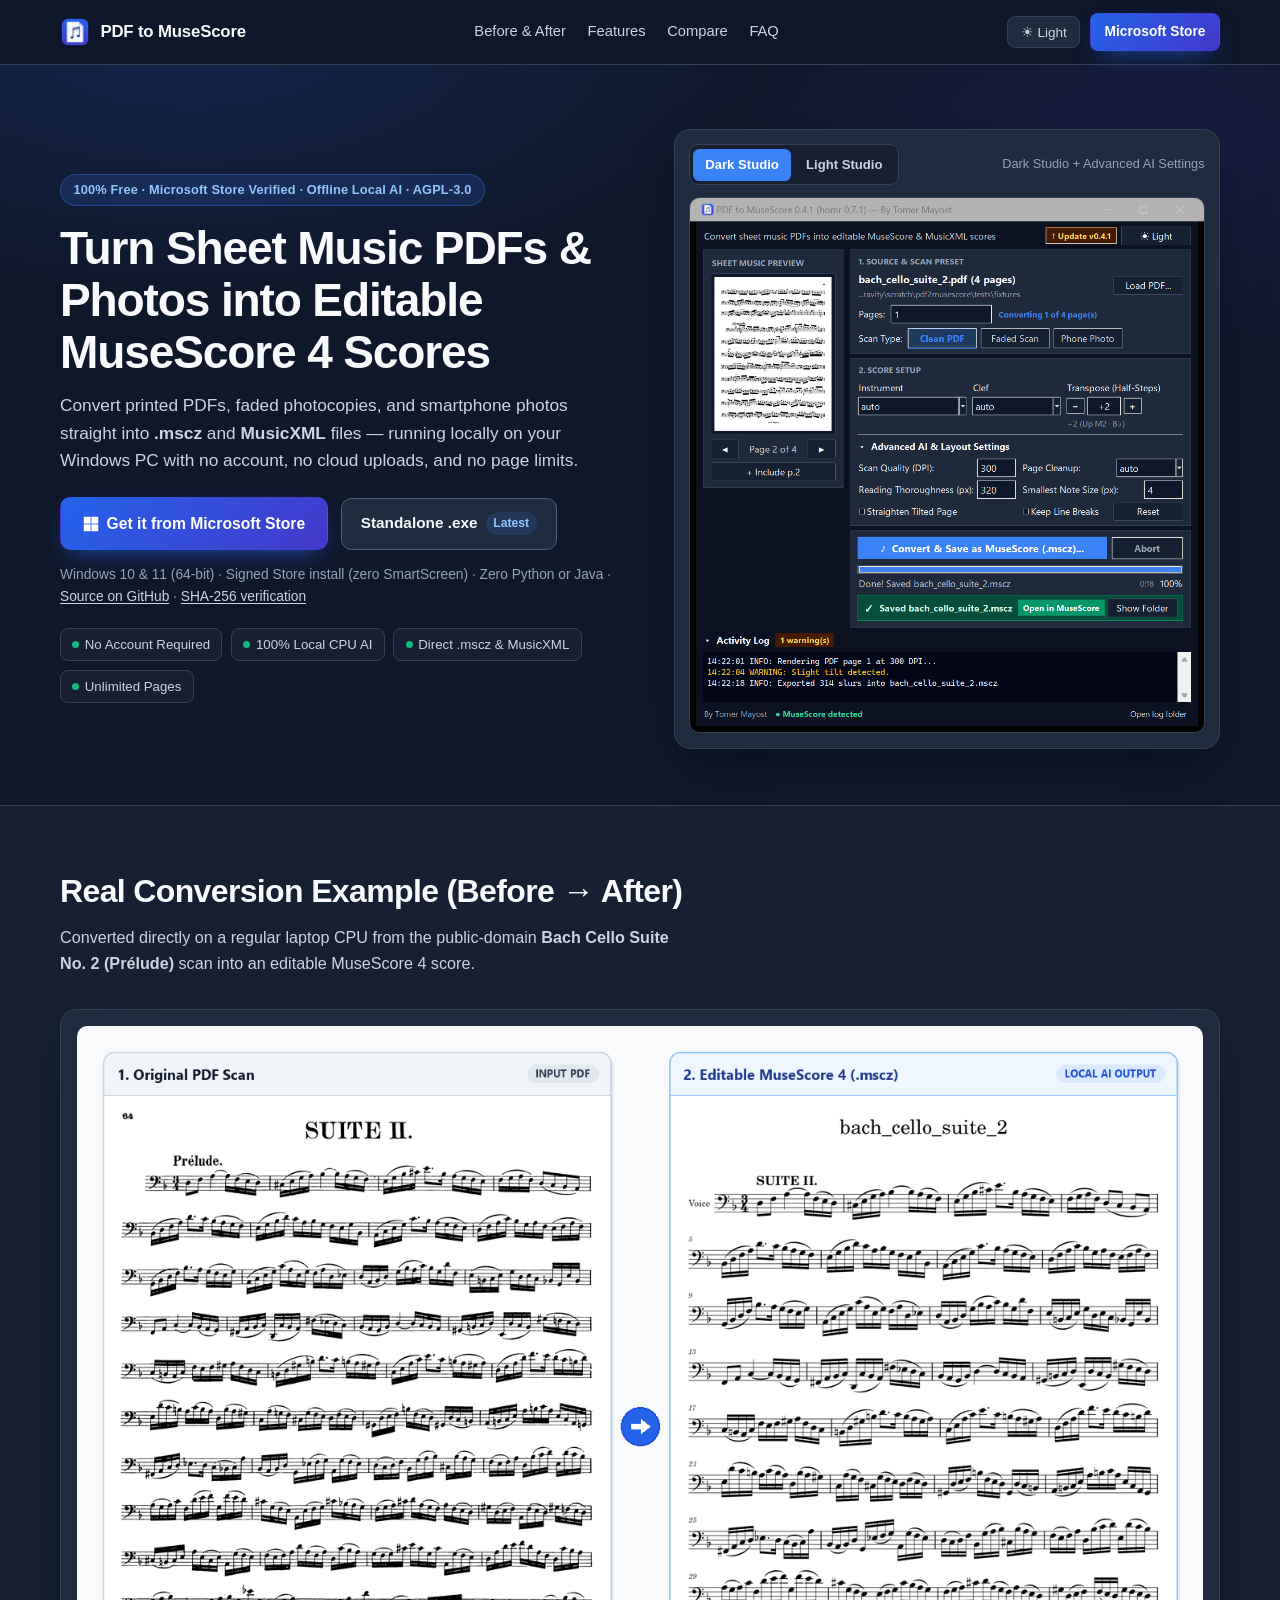
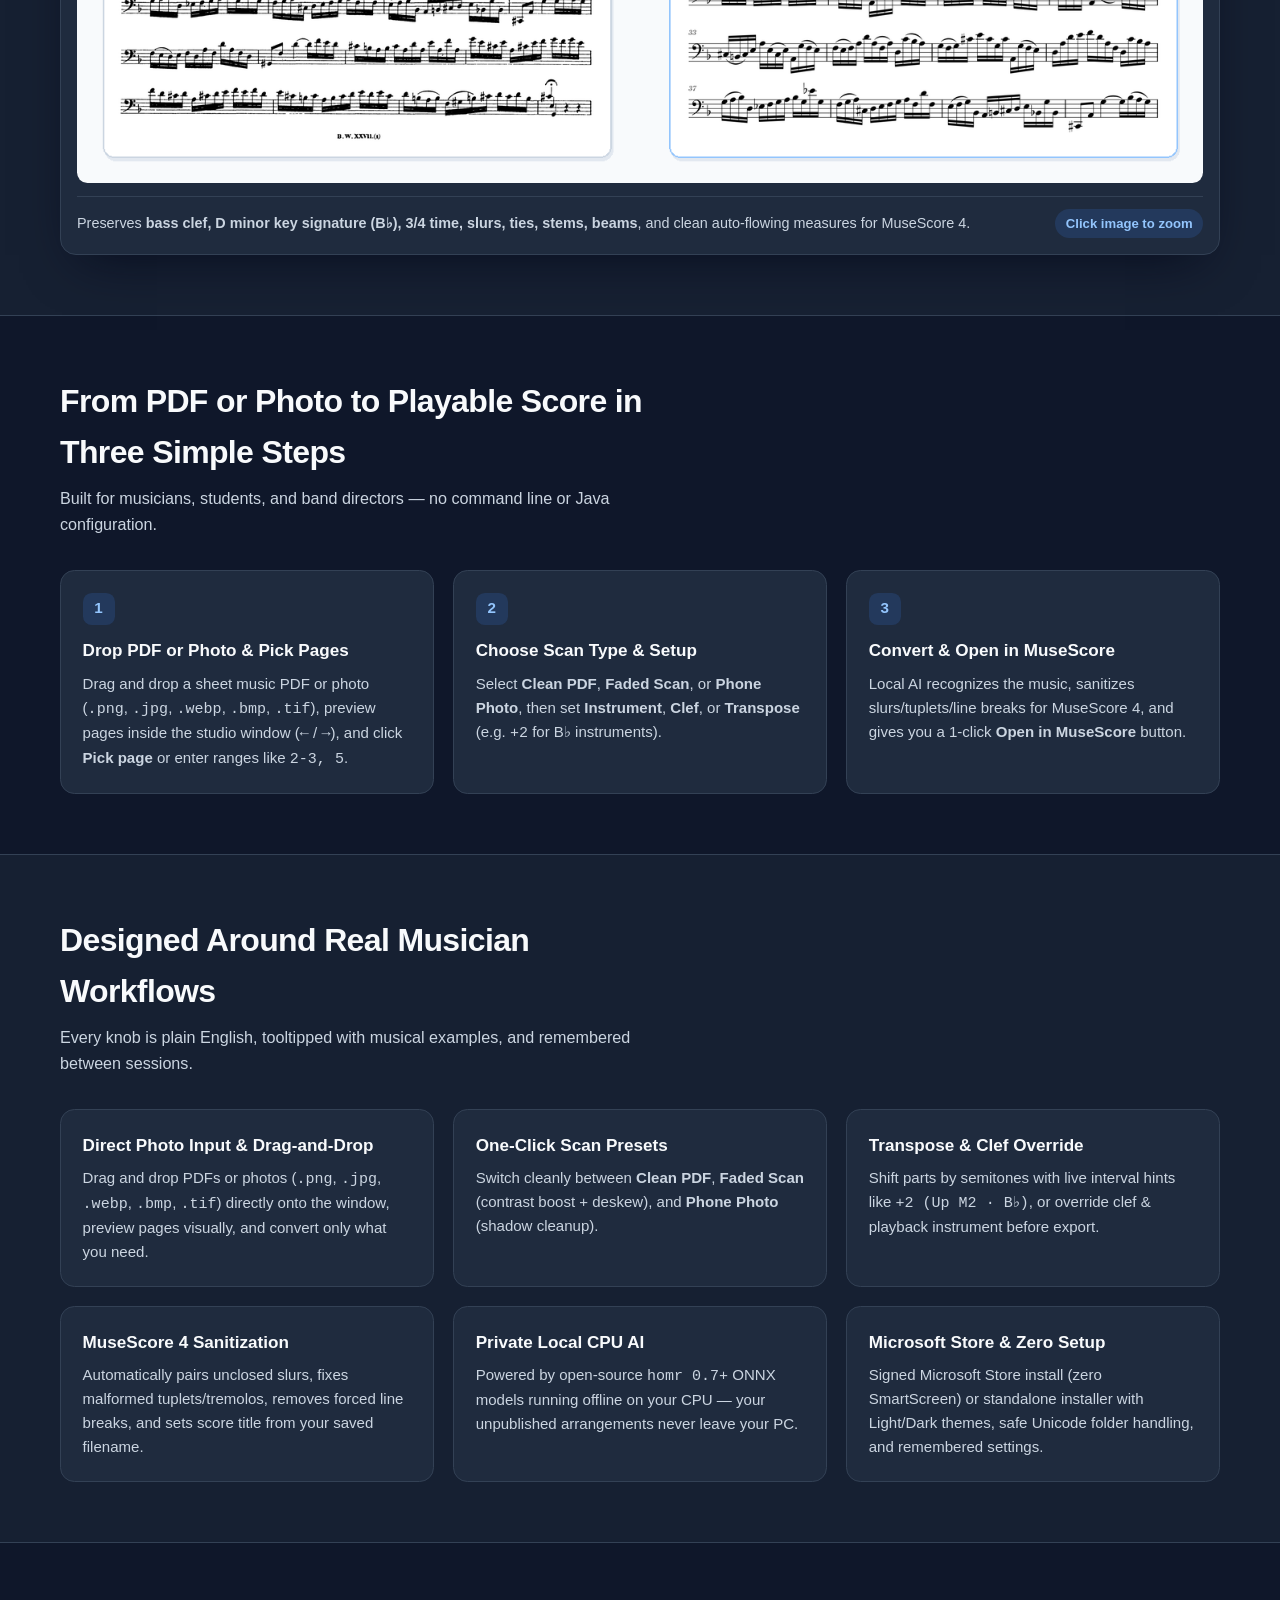
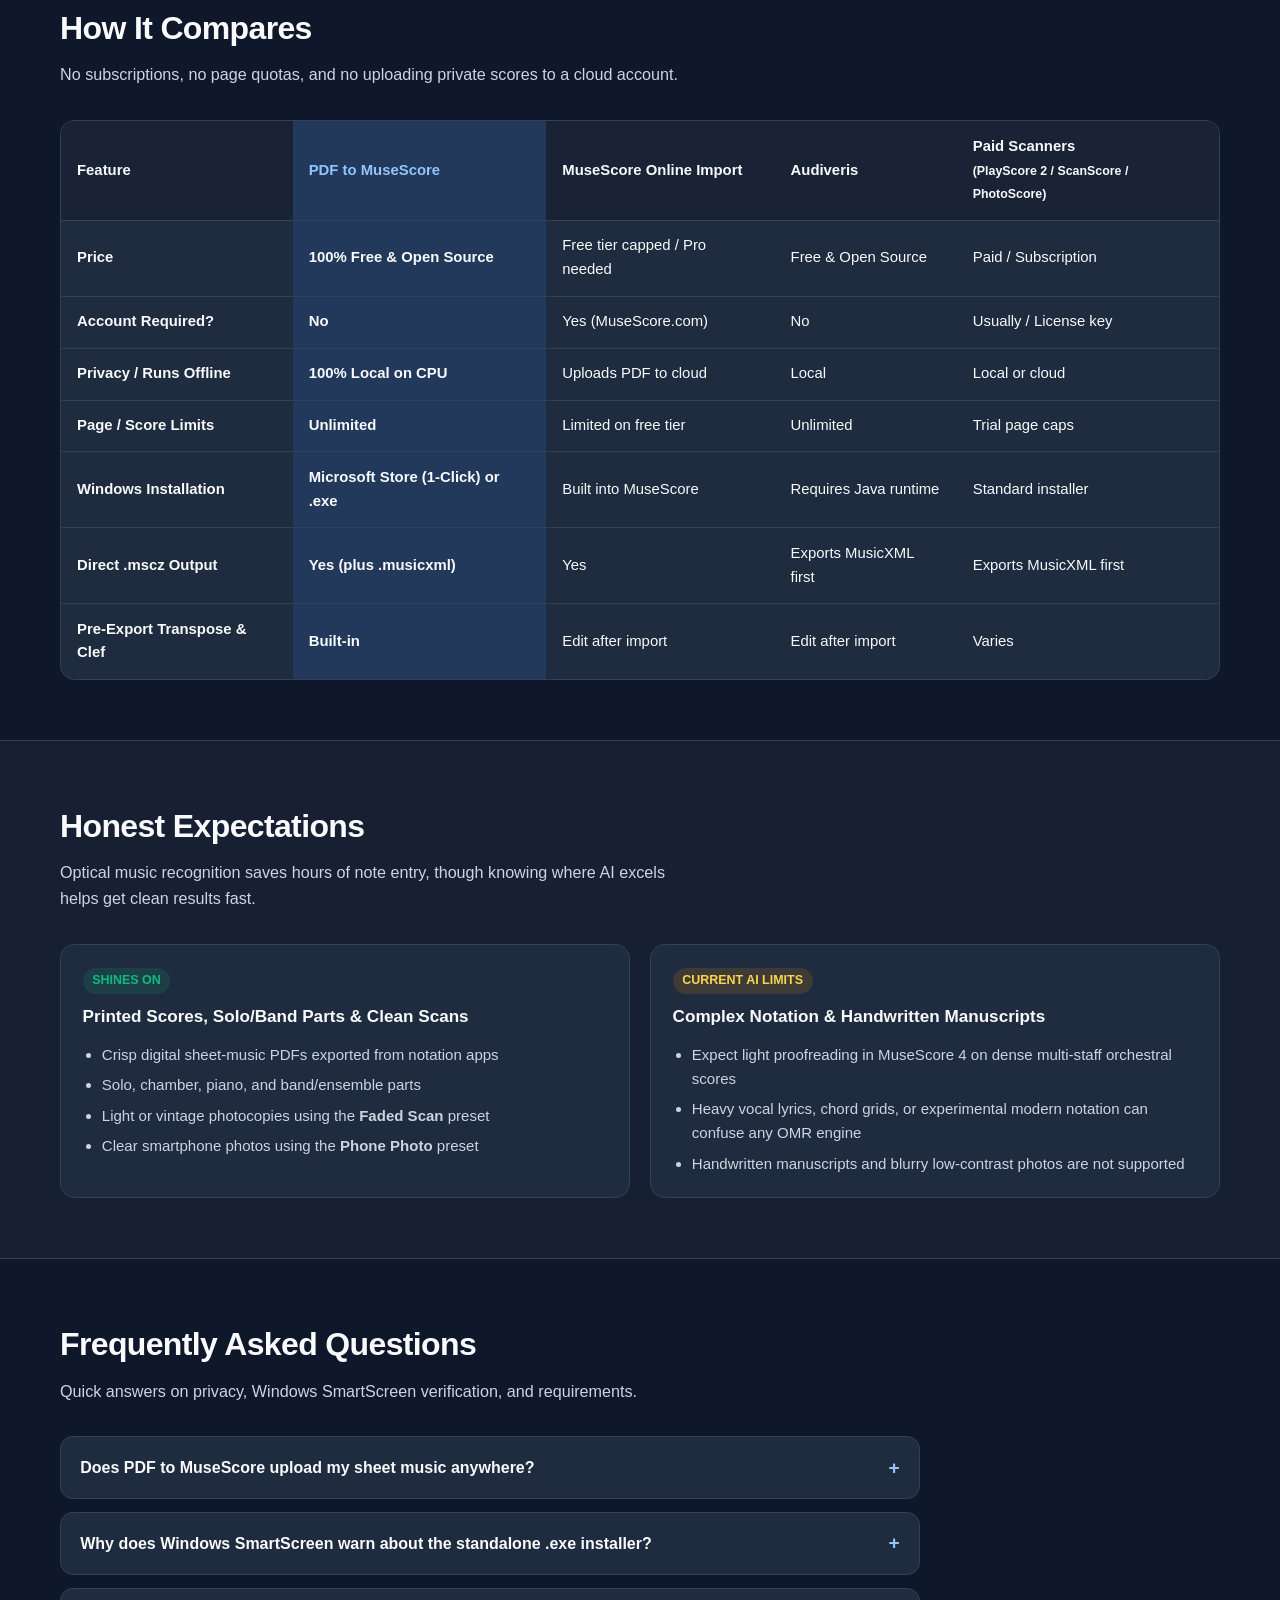
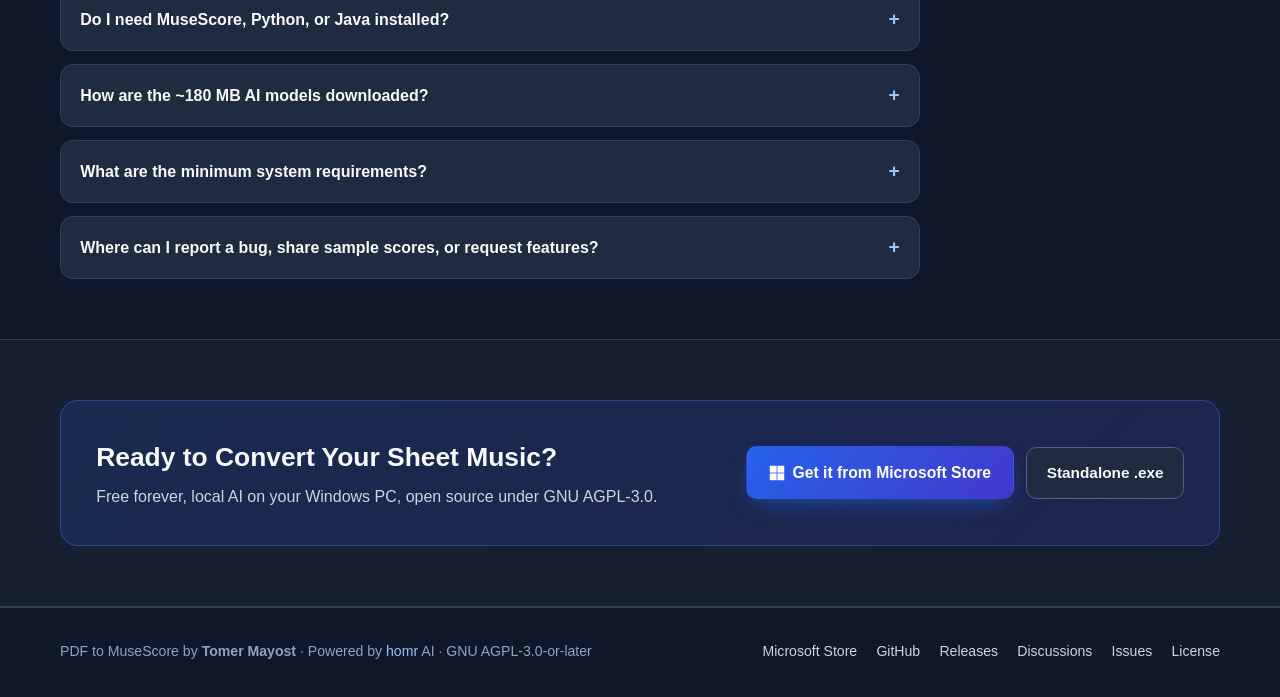
==== docs/index.html @ 4aced73b "Release v0.4.6: downgrade blocks, dual-install banner, and Store update alerts" ====
<!DOCTYPE html>
<html lang="en" data-theme="dark">
<head>
  <meta charset="utf-8">
  <meta name="viewport" content="width=device-width, initial-scale=1">
  <title>PDF to MuseScore — Free, Offline AI Sheet Music Converter for Windows</title>
  <meta name="description" content="Convert sheet music PDFs into editable MuseScore 4 (.mscz) and MusicXML files for free. 100% local offline AI powered by homr — no account, no page limits, no Python or Java setup.">
  <meta name="keywords" content="convert pdf to musescore, pdf to musicxml, sheet music omr, free optical music recognition, homr gui, musescore 4 pdf converter">
  <link rel="canonical" href="https://tomermayost.github.io/pdf2musescore/">
  <link rel="icon" type="image/png" href="assets/favicon.png">

  <meta property="og:type" content="website">
  <meta property="og:url" content="https://tomermayost.github.io/pdf2musescore/">
  <meta property="og:title" content="PDF to MuseScore — Free, Offline AI Sheet Music Converter">
  <meta property="og:description" content="Turn printed scores, faded scans, and phone photos into editable MuseScore 4 (.mscz) and MusicXML scores locally on your Windows PC. Free, open source, no limits.">
  <meta property="og:image" content="https://tomermayost.github.io/pdf2musescore/assets/social-preview.png">
  <meta property="og:image:width" content="1280">
  <meta property="og:image:height" content="640">

  <meta name="twitter:card" content="summary_large_image">
  <meta name="twitter:title" content="PDF to MuseScore — Free, Offline AI Sheet Music Converter">
  <meta name="twitter:description" content="Convert sheet music PDFs to editable MuseScore 4 (.mscz) and MusicXML locally on Windows. Free, open source, no account or page limits.">
  <meta name="twitter:image" content="https://tomermayost.github.io/pdf2musescore/assets/social-preview.png">

  <script type="application/ld+json">
  {
    "@context": "https://schema.org",
    "@type": "SoftwareApplication",
    "name": "PDF to MuseScore",
    "operatingSystem": "Windows 10, Windows 11",
    "applicationCategory": "MultimediaApplication",
    "description": "Free, offline Windows desktop application converting sheet music PDFs into editable MuseScore 4 (.mscz) and MusicXML scores using local homr AI.",
    "softwareVersion": "0.4.6",
    "license": "https://www.gnu.org/licenses/agpl-3.0.en.html",
    "url": "https://tomermayost.github.io/pdf2musescore/",
    "installUrl": "https://apps.microsoft.com/detail/9N6NCBWM3BHT",
    "downloadUrl": "https://github.com/tomermayost/pdf2musescore/releases/latest/download/pdf2musescore-setup.exe",
    "author": {
      "@type": "Person",
      "name": "Tomer Mayost"
    },
    "offers": {
      "@type": "Offer",
      "price": "0",
      "priceCurrency": "USD"
    }
  }
  </script>

  <link rel="stylesheet" href="styles.css">
</head>
<body>
  <a class="skip-link" href="#main">Skip to content</a>

  <header class="site-nav">
    <div class="container nav-inner">
      <a class="brand" href="#top">
        <img src="assets/favicon.png" alt="PDF to MuseScore icon" width="30" height="30">
        <span>PDF to MuseScore</span>
      </a>

      <nav class="nav-links" aria-label="Primary navigation">
        <a href="#preview">Before &amp; After</a>
        <a href="#features">Features</a>
        <a href="#compare">Compare</a>
        <a href="#faq">FAQ</a>
      </nav>

      <div class="nav-actions">
        <button id="themeToggle" class="btn-theme" type="button" aria-label="Switch to light theme">☀ Light</button>
        <a class="btn btn-primary btn-sm" href="https://apps.microsoft.com/detail/9N6NCBWM3BHT" target="_blank" rel="noopener">Microsoft Store</a>
      </div>
    </div>
  </header>

  <main id="main">
    <section id="top" class="hero">
      <div class="container hero-grid">
        <div>
          <span class="eyebrow">100% Free · Microsoft Store Verified · Offline Local AI · AGPL-3.0</span>
          <h1>Turn Sheet Music PDFs &amp; Photos into Editable MuseScore 4 Scores</h1>
          <p class="hero-sub">
            Convert printed PDFs, faded photocopies, and smartphone photos straight into
            <strong>.mscz</strong> and <strong>MusicXML</strong> files — running locally on your Windows PC
            with no account, no cloud uploads, and no page limits.
          </p>

          <div class="hero-cta-row">
            <a id="heroStoreBtn" class="btn btn-primary" href="https://apps.microsoft.com/detail/9N6NCBWM3BHT" target="_blank" rel="noopener">
              <svg class="ms-icon" width="16" height="16" viewBox="0 0 21 21" fill="currentColor" aria-hidden="true">
                <rect x="1" y="1" width="9" height="9" />
                <rect x="11" y="1" width="9" height="9" />
                <rect x="1" y="11" width="9" height="9" />
                <rect x="11" y="11" width="9" height="9" />
              </svg>
              <span>Get it from Microsoft Store</span>
            </a>
            <a id="heroDownloadBtn" class="btn btn-secondary" href="https://github.com/tomermayost/pdf2musescore/releases/latest/download/pdf2musescore-setup.exe">
              <span>Standalone .exe</span>
              <span id="releaseTagBadge" class="version-tag version-tag-muted">Latest</span>
            </a>
          </div>

          <p class="hero-meta">
            Windows 10 &amp; 11 (64-bit) · Signed Store install (zero SmartScreen) · Zero Python or Java ·
            <a href="https://github.com/tomermayost/pdf2musescore">Source on GitHub</a> ·
            <a href="#faq">SHA-256 verification</a>
          </p>

          <div class="trust-chips" aria-label="Key highlights">
            <span class="chip"><span class="dot"></span>No Account Required</span>
            <span class="chip"><span class="dot"></span>100% Local CPU AI</span>
            <span class="chip"><span class="dot"></span>Direct .mscz &amp; MusicXML</span>
            <span class="chip"><span class="dot"></span>Unlimited Pages</span>
          </div>
        </div>

        <div class="showcase-card">
          <div class="showcase-bar">
            <div class="tab-group" role="tablist" aria-label="App theme preview">
              <button id="tabDark" class="tab-btn" type="button" role="tab" aria-selected="true">Dark Studio</button>
              <button id="tabLight" class="tab-btn" type="button" role="tab" aria-selected="false">Light Studio</button>
            </div>
            <span id="heroPreviewCaption" class="showcase-caption">Dark Studio + Advanced AI Settings</span>
          </div>
          <div class="showcase-frame">
            <img id="heroPreviewImg" src="assets/ui-dark.png" alt="PDF to MuseScore Dark Studio interface with Advanced AI settings drawer">
          </div>
        </div>
      </div>
    </section>

    <section id="preview" class="section section-alt">
      <div class="container">
        <div class="section-head">
          <h2>Real Conversion Example (Before → After)</h2>
          <p>
            Converted directly on a regular laptop CPU from the public-domain
            <strong>Bach Cello Suite No. 2 (Prélude)</strong> scan into an editable MuseScore 4 score.
          </p>
        </div>

        <div class="ba-wrap">
          <button id="openBeforeAfterZoom" class="ba-zoom-btn" type="button" aria-label="Zoom Before and After sheet music comparison">
            <img src="assets/before-after-bach.png" alt="Side-by-side comparison of original Bach Cello Suite No. 2 PDF scan and editable MuseScore 4 output">
          </button>
          <div class="ba-footer">
            <span>
              Preserves <strong>bass clef, D minor key signature (B♭), 3/4 time, slurs, ties, stems, beams</strong>,
              and clean auto-flowing measures for MuseScore 4.
            </span>
            <span class="zoom-pill">Click image to zoom</span>
          </div>
        </div>
      </div>
    </section>

    <section class="section">
      <div class="container">
        <div class="section-head">
          <h2>From PDF or Photo to Playable Score in Three Simple Steps</h2>
          <p>Built for musicians, students, and band directors — no command line or Java configuration.</p>
        </div>

        <div class="steps-grid">
          <article class="card">
            <div class="step-num">1</div>
            <h3>Drop PDF or Photo &amp; Pick Pages</h3>
            <p>
              Drag and drop a sheet music PDF or photo (<code>.png</code>, <code>.jpg</code>, <code>.webp</code>, <code>.bmp</code>, <code>.tif</code>),
              preview pages inside the studio window (<code>←</code> / <code>→</code>), and click <strong>Pick page</strong> or enter ranges like <code>2-3, 5</code>.
            </p>
          </article>

          <article class="card">
            <div class="step-num">2</div>
            <h3>Choose Scan Type &amp; Setup</h3>
            <p>
              Select <strong>Clean PDF</strong>, <strong>Faded Scan</strong>, or <strong>Phone Photo</strong>,
              then set <strong>Instrument</strong>, <strong>Clef</strong>, or <strong>Transpose</strong> (e.g. <code>+2</code> for B♭ instruments).
            </p>
          </article>

          <article class="card">
            <div class="step-num">3</div>
            <h3>Convert &amp; Open in MuseScore</h3>
            <p>
              Local AI recognizes the music, sanitizes slurs/tuplets/line breaks for MuseScore 4, and gives you a
              1-click <strong>Open in MuseScore</strong> button.
            </p>
          </article>
        </div>
      </div>
    </section>

    <section id="features" class="section section-alt">
      <div class="container">
        <div class="section-head">
          <h2>Designed Around Real Musician Workflows</h2>
          <p>Every knob is plain English, tooltipped with musical examples, and remembered between sessions.</p>
        </div>

        <div class="features-grid">
          <article class="card">
            <h3>Direct Photo Input &amp; Drag-and-Drop</h3>
            <p>Drag and drop PDFs or photos (<code>.png</code>, <code>.jpg</code>, <code>.webp</code>, <code>.bmp</code>, <code>.tif</code>) directly onto the window, preview pages visually, and convert only what you need.</p>
          </article>
          <article class="card">
            <h3>One-Click Scan Presets</h3>
            <p>Switch cleanly between <strong>Clean PDF</strong>, <strong>Faded Scan</strong> (contrast boost + deskew), and <strong>Phone Photo</strong> (shadow cleanup).</p>
          </article>
          <article class="card">
            <h3>Transpose &amp; Clef Override</h3>
            <p>Shift parts by semitones with live interval hints like <code>+2 (Up M2 · B♭)</code>, or override clef &amp; playback instrument before export.</p>
          </article>
          <article class="card">
            <h3>MuseScore 4 Sanitization</h3>
            <p>Automatically pairs unclosed slurs, fixes malformed tuplets/tremolos, removes forced line breaks, and sets score title from your saved filename.</p>
          </article>
          <article class="card">
            <h3>Private Local CPU AI</h3>
            <p>Powered by open-source <code>homr 0.7+</code> ONNX models running offline on your CPU — your unpublished arrangements never leave your PC.</p>
          </article>
          <article class="card">
            <h3>Microsoft Store &amp; Zero Setup</h3>
            <p>Signed Microsoft Store install (zero SmartScreen) or standalone installer with Light/Dark themes, safe Unicode folder handling, and remembered settings.</p>
          </article>
        </div>
      </div>
    </section>

    <section id="compare" class="section">
      <div class="container">
        <div class="section-head">
          <h2>How It Compares</h2>
          <p>No subscriptions, no page quotas, and no uploading private scores to a cloud account.</p>
        </div>

        <div class="table-scroll">
          <table class="compare-table">
            <thead>
              <tr>
                <th>Feature</th>
                <th class="col-ours">PDF to MuseScore</th>
                <th>MuseScore Online Import</th>
                <th>Audiveris</th>
                <th>Paid Scanners<br><small>(PlayScore 2 / ScanScore / PhotoScore)</small></th>
              </tr>
            </thead>
            <tbody>
              <tr>
                <td><strong>Price</strong></td>
                <td class="col-ours">100% Free &amp; Open Source</td>
                <td>Free tier capped / Pro needed</td>
                <td>Free &amp; Open Source</td>
                <td>Paid / Subscription</td>
              </tr>
              <tr>
                <td><strong>Account Required?</strong></td>
                <td class="col-ours">No</td>
                <td>Yes (MuseScore.com)</td>
                <td>No</td>
                <td>Usually / License key</td>
              </tr>
              <tr>
                <td><strong>Privacy / Runs Offline</strong></td>
                <td class="col-ours">100% Local on CPU</td>
                <td>Uploads PDF to cloud</td>
                <td>Local</td>
                <td>Local or cloud</td>
              </tr>
              <tr>
                <td><strong>Page / Score Limits</strong></td>
                <td class="col-ours">Unlimited</td>
                <td>Limited on free tier</td>
                <td>Unlimited</td>
                <td>Trial page caps</td>
              </tr>
              <tr>
                <td><strong>Windows Installation</strong></td>
                <td class="col-ours">Microsoft Store (1-Click) or .exe</td>
                <td>Built into MuseScore</td>
                <td>Requires Java runtime</td>
                <td>Standard installer</td>
              </tr>
              <tr>
                <td><strong>Direct .mscz Output</strong></td>
                <td class="col-ours">Yes (plus .musicxml)</td>
                <td>Yes</td>
                <td>Exports MusicXML first</td>
                <td>Exports MusicXML first</td>
              </tr>
              <tr>
                <td><strong>Pre-Export Transpose &amp; Clef</strong></td>
                <td class="col-ours">Built-in</td>
                <td>Edit after import</td>
                <td>Edit after import</td>
                <td>Varies</td>
              </tr>
            </tbody>
          </table>
        </div>
      </div>
    </section>

    <section class="section section-alt">
      <div class="container">
        <div class="section-head">
          <h2>Honest Expectations</h2>
          <p>Optical music recognition saves hours of note entry, though knowing where AI excels helps get clean results fast.</p>
        </div>

        <div class="split-grid">
          <article class="card">
            <span class="badge-ok">SHINES ON</span>
            <h3>Printed Scores, Solo/Band Parts &amp; Clean Scans</h3>
            <ul class="expect-list">
              <li>Crisp digital sheet-music PDFs exported from notation apps</li>
              <li>Solo, chamber, piano, and band/ensemble parts</li>
              <li>Light or vintage photocopies using the <strong>Faded Scan</strong> preset</li>
              <li>Clear smartphone photos using the <strong>Phone Photo</strong> preset</li>
            </ul>
          </article>

          <article class="card">
            <span class="badge-warn">CURRENT AI LIMITS</span>
            <h3>Complex Notation &amp; Handwritten Manuscripts</h3>
            <ul class="expect-list">
              <li>Expect light proofreading in MuseScore 4 on dense multi-staff orchestral scores</li>
              <li>Heavy vocal lyrics, chord grids, or experimental modern notation can confuse any OMR engine</li>
              <li>Handwritten manuscripts and blurry low-contrast photos are not supported</li>
            </ul>
          </article>
        </div>
      </div>
    </section>

    <section id="faq" class="section">
      <div class="container">
        <div class="section-head">
          <h2>Frequently Asked Questions</h2>
          <p>Quick answers on privacy, Windows SmartScreen verification, and requirements.</p>
        </div>

        <div class="faq-list">
          <details class="faq-item">
            <summary>Does PDF to MuseScore upload my sheet music anywhere?</summary>
            <div class="faq-body">
              No. All PDF rendering and AI music recognition runs <strong>100% locally on your CPU</strong>. The only optional network requests are downloading the open-source <code>homr</code> and <code>RapidOCR</code> ONNX model weights once during installation (or automatically on startup if missing), and a silent check against GitHub Releases for newer app versions (which sends zero user data and can be disabled via <code>check_updates = false</code>).
            </div>
          </details>

          <details class="faq-item">
            <summary>Why does Windows SmartScreen warn about the standalone .exe installer?</summary>
            <div class="faq-body">
              For zero SmartScreen warnings and automatic updates, install the Microsoft-signed <a href="https://apps.microsoft.com/detail/9N6NCBWM3BHT" target="_blank" rel="noopener">Microsoft Store</a> edition. The standalone GitHub <code>.exe</code> installer is not signed with a commercial EV certificate yet, so SmartScreen may appear — click <strong>More info → Run anyway</strong>, or verify every public CI build using <code>SHA256SUMS.txt</code> and GitHub Build Provenance Attestations:
              <pre>Get-FileHash .\pdf2musescore-setup.exe -Algorithm SHA256
gh attestation verify .\pdf2musescore-setup.exe --repo tomermayost/pdf2musescore</pre>
            </div>
          </details>

          <details class="faq-item">
            <summary>Do I need MuseScore, Python, or Java installed?</summary>
            <div class="faq-body">
              No Python or Java setup is needed — everything is bundled in the Windows Setup Wizard. If <strong>MuseScore 4</strong> is installed, the app automatically saves directly as <code>.mscz</code> (and offers to install it or export pure <code>.musicxml</code> if MuseScore isn't detected).
            </div>
          </details>

          <details class="faq-item">
            <summary>How are the ~180 MB AI models downloaded?</summary>
            <div class="faq-body">
              To keep the Windows installer compact (~105 MB), the open-source <code>homr</code> and <code>RapidOCR</code> neural network weights (~180 MB) are downloaded once during installation (or automatically in the background when the app starts if missing, such as in offline installs or Microsoft Store builds) and cached locally for offline use afterward.
            </div>
          </details>

          <details class="faq-item">
            <summary>What are the minimum system requirements?</summary>
            <div class="faq-body">
              64-bit <strong>Windows 10 or Windows 11</strong>, an x86-64 CPU with <strong>AVX2 &amp; SSE4.2</strong> (Intel 4th-gen Core 2013+ or AMD 2015+), <strong>8 GB RAM recommended</strong> (4 GB minimum — on low-RAM laptops, close other apps or lower Scan Quality DPI to <code>200</code>), and ~500 MB of free disk space.
            </div>
          </details>

          <details class="faq-item">
            <summary>Where can I report a bug, share sample scores, or request features?</summary>
            <div class="faq-body">
              Join <a href="https://github.com/tomermayost/pdf2musescore/discussions">GitHub Discussions</a> to ask questions or share tips, or open a ticket in <a href="https://github.com/tomermayost/pdf2musescore/issues">GitHub Issues</a> (clicking <strong>Open log folder</strong> in the bottom-right of the app attaches helpful diagnostic logs).
            </div>
          </details>
        </div>
      </div>
    </section>

    <section class="section section-alt">
      <div class="container">
        <div class="cta-banner">
          <div>
            <h2>Ready to Convert Your Sheet Music?</h2>
            <p>Free forever, local AI on your Windows PC, open source under GNU AGPL-3.0.</p>
          </div>
          <div class="hero-cta-row">
            <a class="btn btn-primary" href="https://apps.microsoft.com/detail/9N6NCBWM3BHT" target="_blank" rel="noopener">
              <svg class="ms-icon" width="16" height="16" viewBox="0 0 21 21" fill="currentColor" aria-hidden="true">
                <rect x="1" y="1" width="9" height="9" />
                <rect x="11" y="1" width="9" height="9" />
                <rect x="1" y="11" width="9" height="9" />
                <rect x="11" y="11" width="9" height="9" />
              </svg>
              <span>Get it from Microsoft Store</span>
            </a>
            <a class="btn btn-secondary" href="https://github.com/tomermayost/pdf2musescore/releases/latest/download/pdf2musescore-setup.exe">Standalone .exe</a>
          </div>
        </div>
      </div>
    </section>
  </main>

  <footer class="site-footer">
    <div class="container footer-inner">
      <span>PDF to MuseScore by <strong>Tomer Mayost</strong> · Powered by <a href="https://github.com/liebharc/homr">homr</a> AI · GNU AGPL-3.0-or-later</span>
      <div class="footer-links">
        <a href="https://apps.microsoft.com/detail/9N6NCBWM3BHT" target="_blank" rel="noopener">Microsoft Store</a>
        <a href="https://github.com/tomermayost/pdf2musescore">GitHub</a>
        <a href="https://github.com/tomermayost/pdf2musescore/releases">Releases</a>
        <a href="https://github.com/tomermayost/pdf2musescore/discussions">Discussions</a>
        <a href="https://github.com/tomermayost/pdf2musescore/issues">Issues</a>
        <a href="https://github.com/tomermayost/pdf2musescore/blob/master/LICENSE">License</a>
      </div>
    </div>
  </footer>

  <div id="lightbox" class="lightbox" role="dialog" aria-modal="true" aria-hidden="true" aria-label="Zoomed Before and After comparison">
    <div class="lightbox-inner">
      <button id="closeLightbox" class="lightbox-close" type="button" aria-label="Close zoomed preview">×</button>
      <img src="assets/before-after-bach.png" alt="Zoomed side-by-side comparison of Bach Cello Suite No. 2 PDF and MuseScore 4 conversion">
    </div>
  </div>

  <script src="app.js"></script>
</body>
</html>
---- docs/styles.css ----
/* Studio theme tokens aligned with src/pdf2musescore/ui_theme.py */
:root,
[data-theme="dark"] {
  --bg: #0f172a;
  --bg-elevated: #162032;
  --card: #1f2b3e;
  --card-alt: #192335;
  --border: #334155;
  --border-strong: #4e6380;
  --text: #f8fafc;
  --text-muted: #cbd5e1;
  --text-subtle: #94a3b8;
  --accent: #3b82f6;
  --accent-hover: #2563eb;
  --accent-indigo: #4338ca;
  --accent-soft: rgba(59, 130, 246, 0.16);
  --accent-text: #93c5fd;
  --success: #10b981;
  --success-soft: rgba(16, 185, 129, 0.14);
  --warn-soft: rgba(245, 158, 11, 0.14);
  --warn-text: #fcd34d;
  --shadow: 0 20px 50px -20px rgba(2, 6, 23, 0.75);
  --nav-bg: rgba(15, 23, 42, 0.86);
  color-scheme: dark;
}

[data-theme="light"] {
  --bg: #f8fafc;
  --bg-elevated: #f1f5f9;
  --card: #ffffff;
  --card-alt: #f8fafc;
  --border: #cbd5e1;
  --border-strong: #94a3b8;
  --text: #0f172a;
  --text-muted: #475569;
  --text-subtle: #64748b;
  --accent: #2563eb;
  --accent-hover: #1d4ed8;
  --accent-indigo: #4338ca;
  --accent-soft: #dbeafe;
  --accent-text: #1d4ed8;
  --success: #059669;
  --success-soft: #ecfdf5;
  --warn-soft: #fffbeb;
  --warn-text: #b45309;
  --shadow: 0 20px 50px -20px rgba(15, 23, 42, 0.16);
  --nav-bg: rgba(248, 250, 252, 0.88);
  color-scheme: light;
}

*,
*::before,
*::after {
  box-sizing: border-box;
}

html {
  scroll-behavior: smooth;
}

body {
  margin: 0;
  font-family: "Segoe UI Variable Text", "Segoe UI", -apple-system, BlinkMacSystemFont, Roboto, Helvetica, Arial, sans-serif;
  background: var(--bg);
  color: var(--text);
  line-height: 1.6;
  -webkit-font-smoothing: antialiased;
}

img {
  display: block;
  max-width: 100%;
  height: auto;
}

a {
  color: var(--accent-text);
  text-decoration: none;
}

a:hover {
  text-decoration: underline;
}

code,
pre {
  font-family: "Cascadia Mono", Consolas, ui-monospace, SFMono-Regular, Menlo, monospace;
}

.container {
  width: min(1160px, calc(100% - 2rem));
  margin-inline: auto;
}

.skip-link {
  position: absolute;
  left: -9999px;
  top: 0;
  background: var(--accent);
  color: #ffffff;
  padding: 0.6rem 1rem;
  border-radius: 0.5rem;
  z-index: 200;
}

.skip-link:focus {
  left: 1rem;
  top: 1rem;
}

/* Navbar */
.site-nav {
  position: sticky;
  top: 0;
  z-index: 50;
  background: var(--nav-bg);
  backdrop-filter: blur(12px);
  border-bottom: 1px solid var(--border);
}

.nav-inner {
  display: flex;
  align-items: center;
  justify-content: space-between;
  gap: 1rem;
  min-height: 4rem;
}

.brand {
  display: inline-flex;
  align-items: center;
  gap: 0.65rem;
  color: var(--text);
  font-weight: 700;
  font-size: 1.05rem;
  letter-spacing: -0.01em;
}

.brand:hover {
  text-decoration: none;
}

.brand img {
  width: 30px;
  height: 30px;
  border-radius: 7px;
}

.nav-links {
  display: flex;
  align-items: center;
  gap: 1.35rem;
}

.nav-links a {
  color: var(--text-muted);
  font-size: 0.92rem;
  font-weight: 500;
}

.nav-links a:hover {
  color: var(--text);
  text-decoration: none;
}

.nav-actions {
  display: flex;
  align-items: center;
  gap: 0.6rem;
}

/* Buttons */
.btn {
  display: inline-flex;
  align-items: center;
  justify-content: center;
  gap: 0.5rem;
  font: inherit;
  font-weight: 600;
  border-radius: 0.65rem;
  border: 1px solid transparent;
  cursor: pointer;
  transition: transform 0.12s ease, background-color 0.15s ease, border-color 0.15s ease;
  text-decoration: none;
  white-space: nowrap;
}

.btn:hover {
  text-decoration: none;
  transform: translateY(-1px);
}

.btn:active {
  transform: translateY(0);
}

.btn-primary {
  background: linear-gradient(135deg, #2563eb, #4338ca);
  color: #ffffff;
  padding: 0.8rem 1.35rem;
  font-size: 0.98rem;
  box-shadow: 0 10px 25px -10px rgba(37, 99, 235, 0.75);
}

.btn-primary:hover {
  background: linear-gradient(135deg, #1d4ed8, #3730a3);
}

.btn-secondary {
  background: var(--card);
  color: var(--text);
  border-color: var(--border-strong);
  padding: 0.8rem 1.2rem;
  font-size: 0.96rem;
}

.btn-secondary:hover {
  border-color: var(--accent);
}

.btn-sm {
  padding: 0.45rem 0.85rem;
  font-size: 0.86rem;
  border-radius: 0.5rem;
}

.btn-theme {
  background: var(--card);
  color: var(--text-muted);
  border: 1px solid var(--border);
  padding: 0.44rem 0.78rem;
  font-size: 0.85rem;
  border-radius: 0.5rem;
}

.btn-theme:hover {
  color: var(--text);
  border-color: var(--border-strong);
}

/* Hero */
.hero {
  position: relative;
  padding: 4rem 0 3.5rem;
  background:
    radial-gradient(900px 420px at 15% -5%, rgba(37, 99, 235, 0.18), transparent 65%),
    radial-gradient(750px 380px at 90% 10%, rgba(67, 56, 202, 0.14), transparent 60%);
}

.hero-grid {
  display: grid;
  grid-template-columns: minmax(0, 1.05fr) minmax(0, 1fr);
  gap: 2.5rem;
  align-items: center;
}

.eyebrow {
  display: inline-flex;
  align-items: center;
  gap: 0.45rem;
  padding: 0.3rem 0.78rem;
  border-radius: 999px;
  background: var(--accent-soft);
  color: var(--accent-text);
  border: 1px solid rgba(59, 130, 246, 0.35);
  font-size: 0.8rem;
  font-weight: 600;
  letter-spacing: 0.01em;
}

.hero h1 {
  margin: 1rem 0 0.85rem;
  font-size: clamp(2rem, 3.6vw, 3rem);
  line-height: 1.13;
  letter-spacing: -0.025em;
}

.hero-sub {
  margin: 0 0 1.4rem;
  color: var(--text-muted);
  font-size: 1.08rem;
  max-width: 56ch;
}

.hero-cta-row {
  display: flex;
  flex-wrap: wrap;
  gap: 0.8rem;
  align-items: center;
}

.ms-icon {
  flex-shrink: 0;
}

.version-tag {
  display: inline-block;
  padding: 0.12rem 0.48rem;
  border-radius: 999px;
  background: rgba(255, 255, 255, 0.2);
  font-size: 0.76rem;
  font-weight: 700;
}

.version-tag-muted {
  background: var(--accent-soft);
  color: var(--accent-text);
}

.hero-meta {
  margin: 0.85rem 0 1.25rem;
  color: var(--text-subtle);
  font-size: 0.86rem;
}

.hero-meta a {
  color: var(--text-muted);
  text-decoration: underline;
  text-underline-offset: 2px;
}

.trust-chips {
  display: flex;
  flex-wrap: wrap;
  gap: 0.55rem;
}

.chip {
  display: inline-flex;
  align-items: center;
  gap: 0.35rem;
  padding: 0.32rem 0.7rem;
  border-radius: 0.5rem;
  background: var(--bg-elevated);
  border: 1px solid var(--border);
  color: var(--text-muted);
  font-size: 0.83rem;
  font-weight: 500;
}

.chip .dot {
  width: 7px;
  height: 7px;
  border-radius: 50%;
  background: var(--success);
}

/* Preview Switcher Card */
.showcase-card {
  background: var(--card);
  border: 1px solid var(--border);
  border-radius: 1rem;
  padding: 0.9rem;
  box-shadow: var(--shadow);
}

.showcase-bar {
  display: flex;
  align-items: center;
  justify-content: space-between;
  gap: 0.75rem;
  margin-bottom: 0.75rem;
}

.tab-group {
  display: inline-flex;
  background: var(--bg-elevated);
  border: 1px solid var(--border);
  border-radius: 0.55rem;
  padding: 0.2rem;
  gap: 0.2rem;
}

.tab-btn {
  border: 0;
  background: transparent;
  color: var(--text-muted);
  font: inherit;
  font-size: 0.82rem;
  font-weight: 600;
  padding: 0.35rem 0.75rem;
  border-radius: 0.4rem;
  cursor: pointer;
}

.tab-btn[aria-selected="true"] {
  background: var(--accent);
  color: #ffffff;
}

.showcase-caption {
  color: var(--text-subtle);
  font-size: 0.8rem;
}

.showcase-frame {
  border-radius: 0.65rem;
  overflow: hidden;
  border: 1px solid var(--border);
  background: var(--bg);
}

/* Sections */
.section {
  padding: 3.75rem 0;
}

.section-alt {
  background: var(--bg-elevated);
  border-top: 1px solid var(--border);
  border-bottom: 1px solid var(--border);
}

.section-head {
  max-width: 70ch;
  margin-bottom: 2rem;
}

.section-head h2 {
  margin: 0 0 0.5rem;
  font-size: clamp(1.5rem, 2.5vw, 2.1rem);
  letter-spacing: -0.02em;
}

.section-head p {
  margin: 0;
  color: var(--text-muted);
  font-size: 1.01rem;
}

/* Before / After */
.ba-wrap {
  background: var(--card);
  border: 1px solid var(--border);
  border-radius: 1rem;
  padding: 1rem;
  box-shadow: var(--shadow);
}

.ba-zoom-btn {
  display: block;
  width: 100%;
  padding: 0;
  border: 0;
  background: transparent;
  cursor: zoom-in;
  border-radius: 0.65rem;
  overflow: hidden;
}

.ba-footer {
  display: flex;
  flex-wrap: wrap;
  align-items: center;
  justify-content: space-between;
  gap: 0.75rem;
  margin-top: 0.8rem;
  padding-top: 0.75rem;
  border-top: 1px solid var(--border);
  color: var(--text-muted);
  font-size: 0.9rem;
}

.zoom-pill {
  display: inline-flex;
  align-items: center;
  gap: 0.35rem;
  padding: 0.25rem 0.65rem;
  border-radius: 999px;
  background: var(--accent-soft);
  color: var(--accent-text);
  font-size: 0.82rem;
  font-weight: 600;
}

/* Grids */
.steps-grid {
  display: grid;
  grid-template-columns: repeat(3, minmax(0, 1fr));
  gap: 1.2rem;
}

.features-grid {
  display: grid;
  grid-template-columns: repeat(3, minmax(0, 1fr));
  gap: 1.2rem;
}

.split-grid {
  display: grid;
  grid-template-columns: repeat(2, minmax(0, 1fr));
  gap: 1.25rem;
}

.card {
  background: var(--card);
  border: 1px solid var(--border);
  border-radius: 0.9rem;
  padding: 1.35rem;
}

.step-num {
  display: inline-flex;
  align-items: center;
  justify-content: center;
  width: 2rem;
  height: 2rem;
  border-radius: 0.55rem;
  background: var(--accent-soft);
  color: var(--accent-text);
  font-weight: 800;
  font-size: 0.95rem;
  margin-bottom: 0.8rem;
}

.card h3 {
  margin: 0 0 0.45rem;
  font-size: 1.07rem;
}

.card p {
  margin: 0;
  color: var(--text-muted);
  font-size: 0.94rem;
}

.expect-list {
  margin: 0.75rem 0 0;
  padding-left: 1.2rem;
  color: var(--text-muted);
  font-size: 0.94rem;
}

.expect-list li + li {
  margin-top: 0.4rem;
}

.badge-ok {
  display: inline-block;
  padding: 0.2rem 0.6rem;
  border-radius: 999px;
  background: var(--success-soft);
  color: var(--success);
  font-size: 0.78rem;
  font-weight: 700;
  margin-bottom: 0.55rem;
}

.badge-warn {
  display: inline-block;
  padding: 0.2rem 0.6rem;
  border-radius: 999px;
  background: var(--warn-soft);
  color: var(--warn-text);
  font-size: 0.78rem;
  font-weight: 700;
  margin-bottom: 0.55rem;
}

/* Comparison Table */
.table-scroll {
  overflow-x: auto;
  border-radius: 0.9rem;
  border: 1px solid var(--border);
  background: var(--card);
}

.compare-table {
  width: 100%;
  border-collapse: collapse;
  min-width: 680px;
  text-align: left;
  font-size: 0.93rem;
}

.compare-table th,
.compare-table td {
  padding: 0.85rem 1rem;
  border-bottom: 1px solid var(--border);
}

.compare-table thead th {
  background: var(--card-alt);
  font-weight: 700;
}

.compare-table tbody tr:last-child td {
  border-bottom: 0;
}

.compare-table .col-ours {
  background: var(--accent-soft);
  color: var(--text);
  font-weight: 600;
}

.compare-table thead .col-ours {
  color: var(--accent-text);
}

/* FAQ */
.faq-list {
  display: grid;
  gap: 0.8rem;
  max-width: 860px;
}

.faq-item {
  background: var(--card);
  border: 1px solid var(--border);
  border-radius: 0.8rem;
  padding: 0.95rem 1.2rem;
}

.faq-item summary {
  cursor: pointer;
  font-weight: 600;
  font-size: 1rem;
  list-style: none;
  display: flex;
  align-items: center;
  justify-content: space-between;
  gap: 1rem;
}

.faq-item summary::-webkit-details-marker {
  display: none;
}

.faq-item summary::after {
  content: "+";
  font-size: 1.2rem;
  color: var(--accent-text);
  font-weight: 700;
  flex-shrink: 0;
}

.faq-item[open] summary::after {
  content: "−";
}

.faq-body {
  margin-top: 0.75rem;
  color: var(--text-muted);
  font-size: 0.94rem;
}

.faq-body pre {
  margin: 0.65rem 0 0;
  padding: 0.75rem 0.9rem;
  border-radius: 0.55rem;
  background: var(--bg);
  border: 1px solid var(--border);
  overflow-x: auto;
  font-size: 0.84rem;
  color: var(--text);
}

/* CTA Banner */
.cta-banner {
  background: linear-gradient(135deg, rgba(37, 99, 235, 0.16), rgba(67, 56, 202, 0.18));
  border: 1px solid rgba(59, 130, 246, 0.35);
  border-radius: 1.1rem;
  padding: 2.2rem;
  display: flex;
  flex-wrap: wrap;
  align-items: center;
  justify-content: space-between;
  gap: 1.5rem;
}

.cta-banner h2 {
  margin: 0 0 0.35rem;
  font-size: 1.65rem;
}

.cta-banner p {
  margin: 0;
  color: var(--text-muted);
}

/* Footer */
.site-footer {
  border-top: 1px solid var(--border);
  padding: 2rem 0 2.5rem;
  color: var(--text-subtle);
  font-size: 0.88rem;
}

.footer-inner {
  display: flex;
  flex-wrap: wrap;
  align-items: center;
  justify-content: space-between;
  gap: 1rem;
}

.footer-links {
  display: flex;
  flex-wrap: wrap;
  gap: 1.2rem;
}

.footer-links a {
  color: var(--text-muted);
}

/* Lightbox */
.lightbox {
  position: fixed;
  inset: 0;
  z-index: 120;
  background: rgba(2, 6, 23, 0.88);
  display: none;
  align-items: center;
  justify-content: center;
  padding: 1.5rem;
}

.lightbox.is-open {
  display: flex;
}

.lightbox-inner {
  position: relative;
  max-width: min(1240px, 96vw);
  max-height: 92vh;
}

.lightbox-inner img {
  max-height: 88vh;
  width: auto;
  border-radius: 0.75rem;
  box-shadow: 0 25px 60px rgba(0, 0, 0, 0.65);
}

.lightbox-close {
  position: absolute;
  top: -0.9rem;
  right: -0.9rem;
  width: 2.35rem;
  height: 2.35rem;
  border-radius: 50%;
  border: 1px solid #475569;
  background: #0f172a;
  color: #f8fafc;
  font-size: 1.2rem;
  font-weight: 700;
  cursor: pointer;
}

@media (max-width: 960px) {
  .hero-grid,
  .steps-grid,
  .features-grid,
  .split-grid {
    grid-template-columns: 1fr;
  }

  .nav-links {
    display: none;
  }

  .hero {
    padding: 2.75rem 0 2.5rem;
  }
}
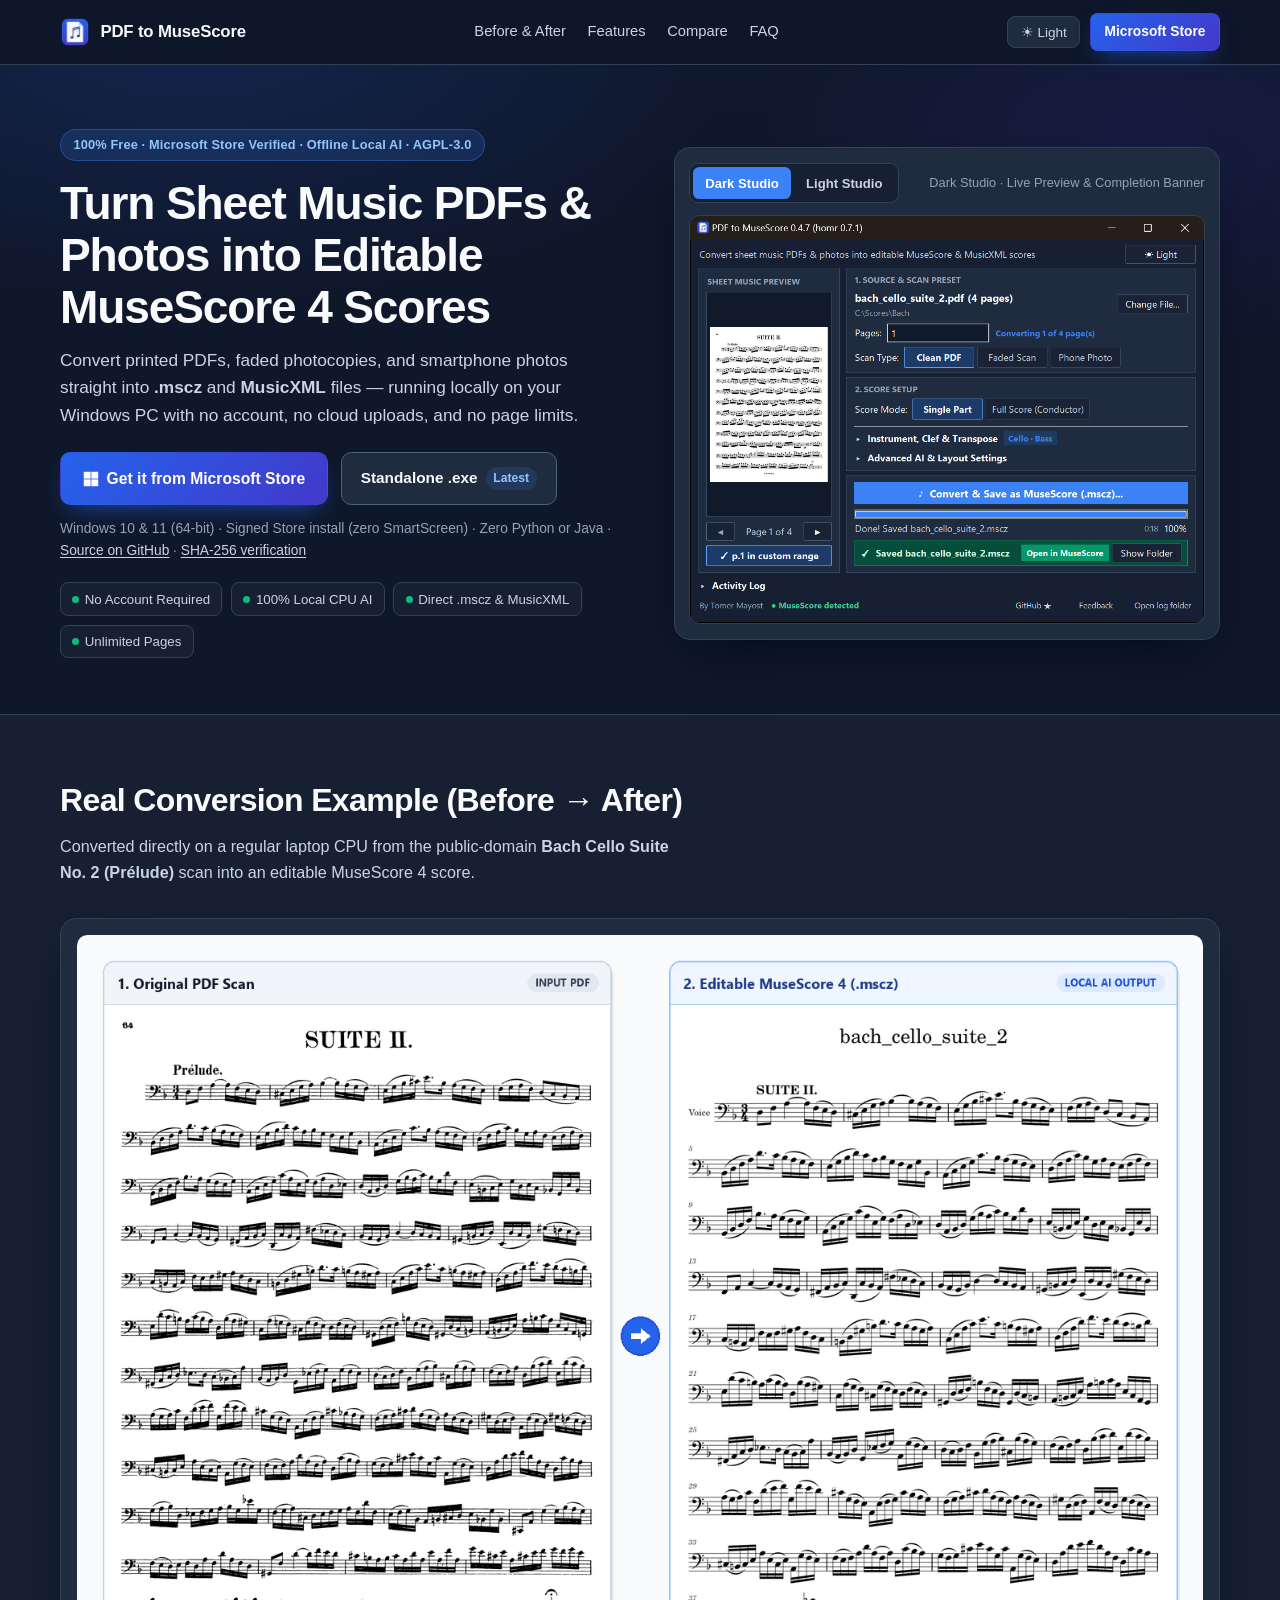
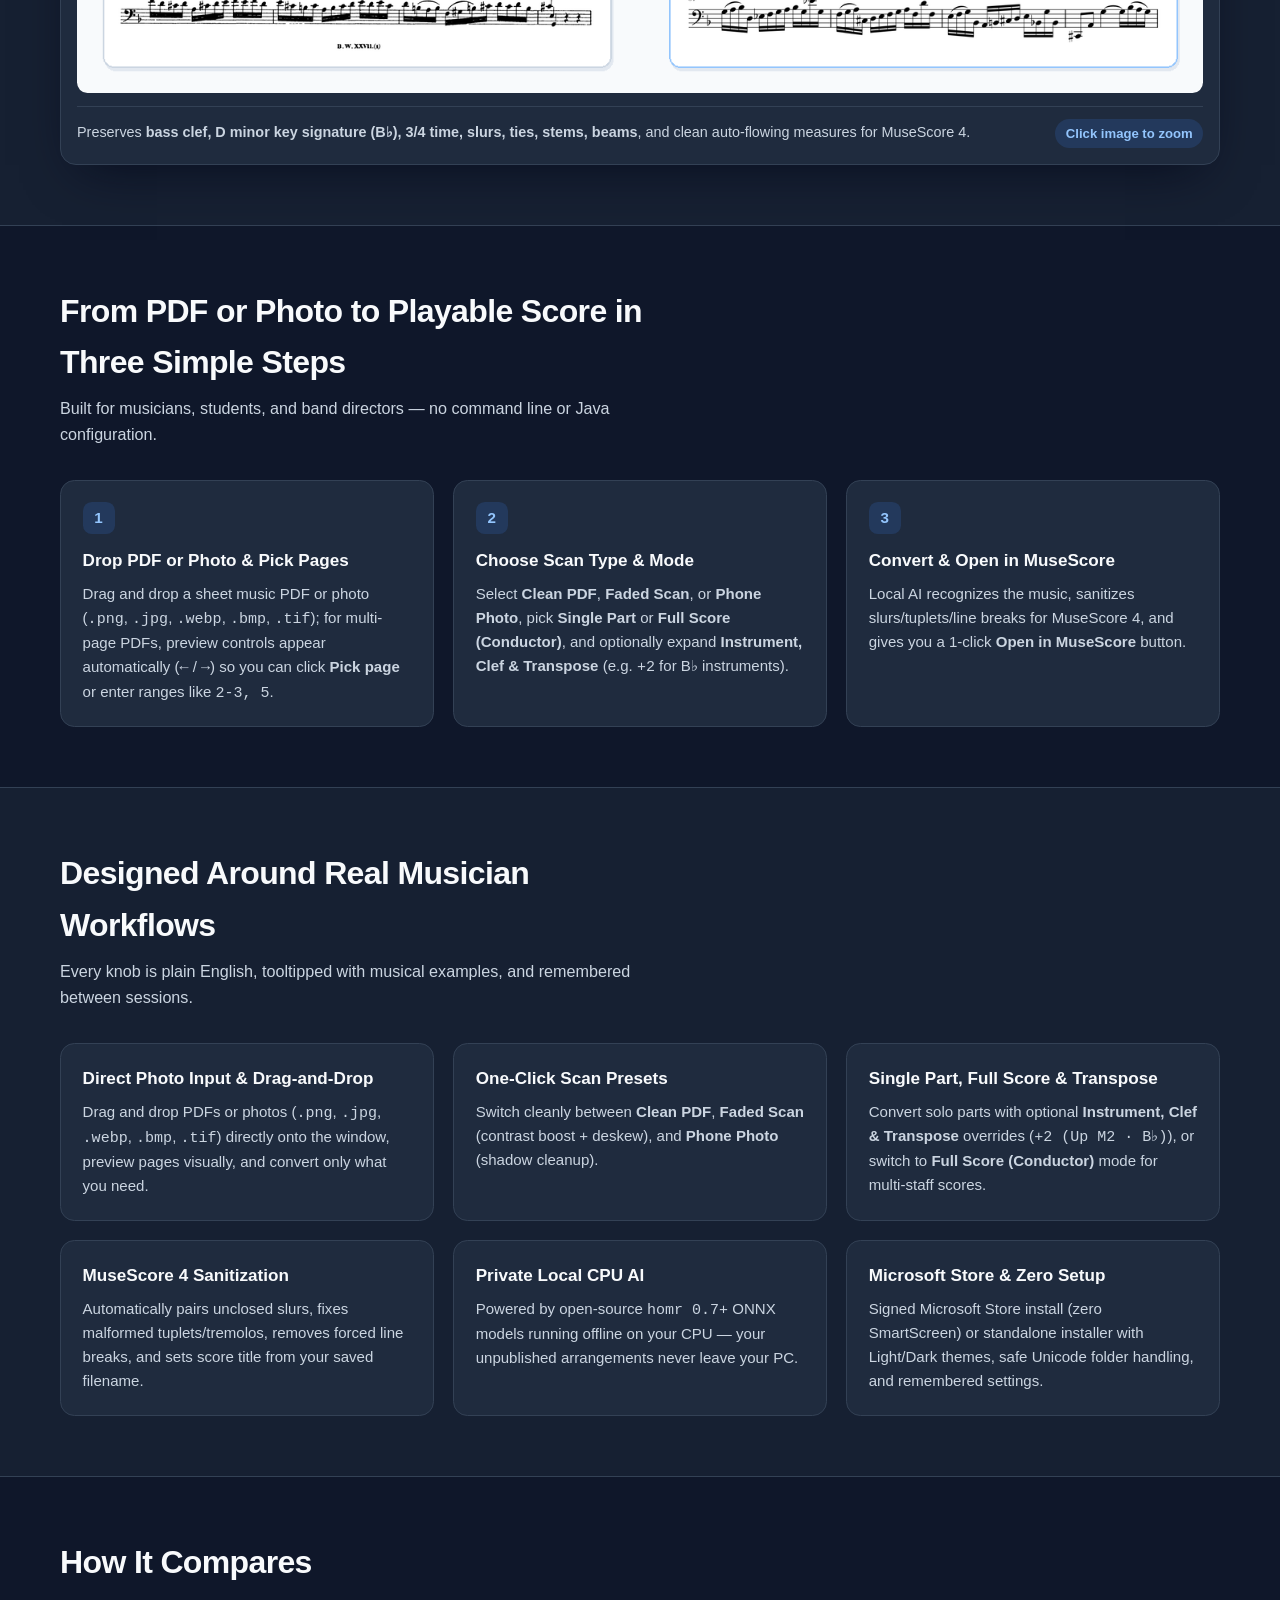
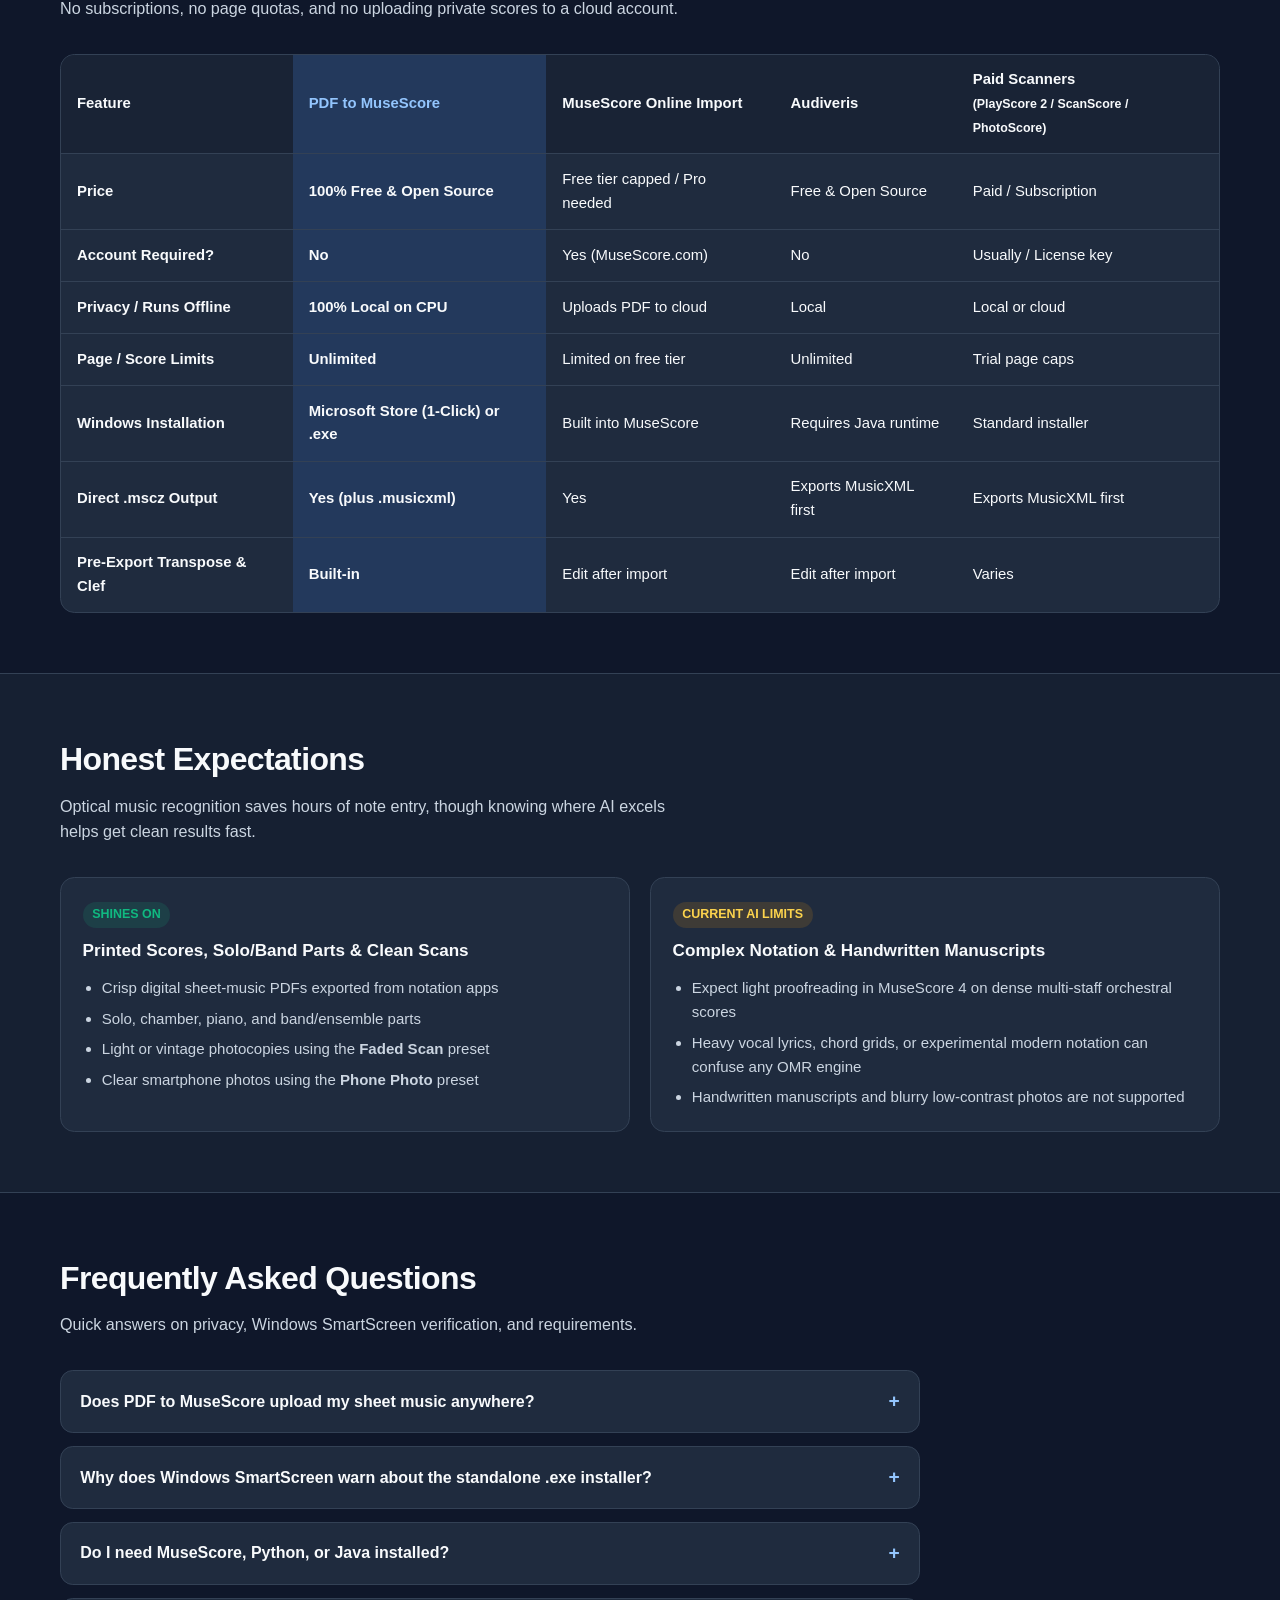
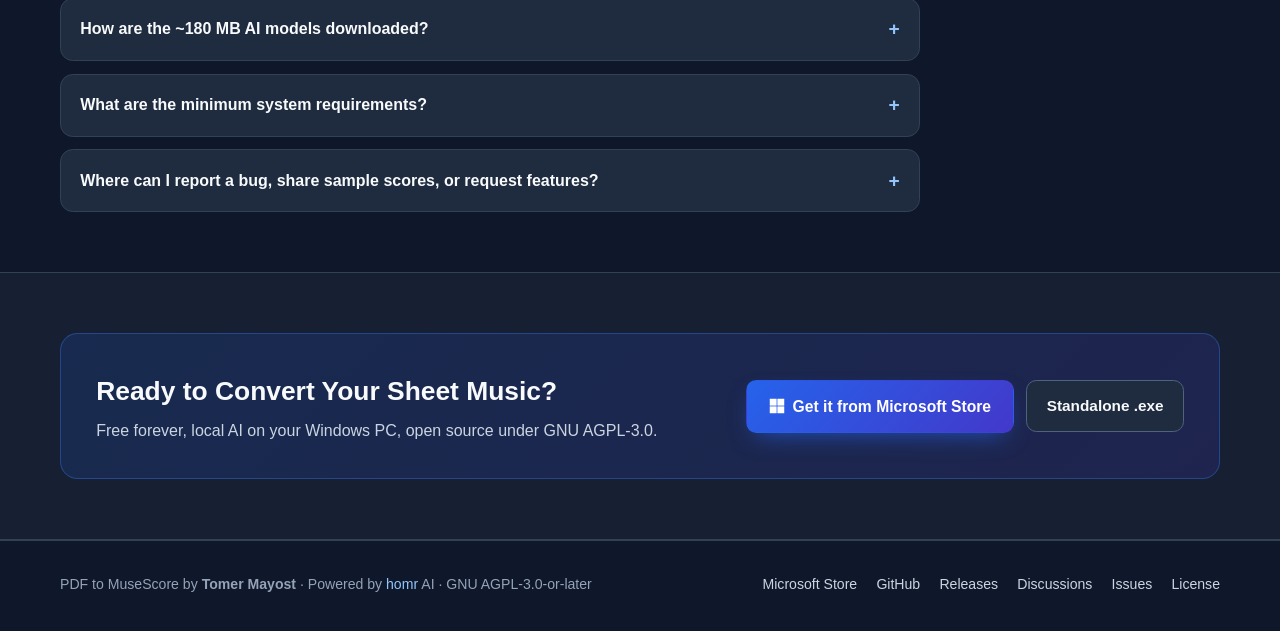
==== commit 5cc77e92: "Refresh docs, landing page, and screenshots for streamlined v0.4.7 UI" ====
--- a/docs/index.html
+++ b/docs/index.html
@@ -4,37 +4,61 @@
   <meta charset="utf-8">
   <meta name="viewport" content="width=device-width, initial-scale=1">
   <title>PDF to MuseScore — Free, Offline AI Sheet Music Converter for Windows</title>
-  <meta name="description" content="Convert sheet music PDFs into editable MuseScore 4 (.mscz) and MusicXML files for free. 100% local offline AI powered by homr — no account, no page limits, no Python or Java setup.">
+  <meta name="description" content="Free, offline Windows app converting sheet music PDFs & photos to MuseScore (.mscz) and MusicXML via local homr AI. On Microsoft Store — no limits.">
   <meta name="keywords" content="convert pdf to musescore, pdf to musicxml, sheet music omr, free optical music recognition, homr gui, musescore 4 pdf converter">
+  <meta name="robots" content="index, follow, max-image-preview:large">
+  <meta name="author" content="Tomer Mayost">
+  <meta name="theme-color" content="#0f172a">
   <link rel="canonical" href="https://tomermayost.github.io/pdf2musescore/">
   <link rel="icon" type="image/png" href="assets/favicon.png">
 
   <meta property="og:type" content="website">
+  <meta property="og:site_name" content="PDF to MuseScore">
   <meta property="og:url" content="https://tomermayost.github.io/pdf2musescore/">
   <meta property="og:title" content="PDF to MuseScore — Free, Offline AI Sheet Music Converter">
   <meta property="og:description" content="Turn printed scores, faded scans, and phone photos into editable MuseScore 4 (.mscz) and MusicXML scores locally on your Windows PC. Free, open source, no limits.">
   <meta property="og:image" content="https://tomermayost.github.io/pdf2musescore/assets/social-preview.png">
   <meta property="og:image:width" content="1280">
   <meta property="og:image:height" content="640">
+  <meta property="og:image:alt" content="PDF to MuseScore Dark Studio UI converting sheet music PDFs and photos into MuseScore 4 scores">
 
   <meta name="twitter:card" content="summary_large_image">
   <meta name="twitter:title" content="PDF to MuseScore — Free, Offline AI Sheet Music Converter">
   <meta name="twitter:description" content="Convert sheet music PDFs to editable MuseScore 4 (.mscz) and MusicXML locally on Windows. Free, open source, no account or page limits.">
   <meta name="twitter:image" content="https://tomermayost.github.io/pdf2musescore/assets/social-preview.png">
+  <meta name="twitter:image:alt" content="PDF to MuseScore Dark Studio UI converting sheet music PDFs and photos into MuseScore 4 scores">
 
   <script type="application/ld+json">
   {
     "@context": "https://schema.org",
     "@type": "SoftwareApplication",
     "name": "PDF to MuseScore",
+    "alternateName": ["PDF2MuseScore", "pdf2musescore"],
     "operatingSystem": "Windows 10, Windows 11",
     "applicationCategory": "MultimediaApplication",
-    "description": "Free, offline Windows desktop application converting sheet music PDFs into editable MuseScore 4 (.mscz) and MusicXML scores using local homr AI.",
-    "softwareVersion": "0.4.6",
+    "applicationSubCategory": "Optical Music Recognition",
+    "description": "Free, offline Windows desktop application converting sheet music PDFs and photos into editable MuseScore 4 (.mscz) and MusicXML scores using local homr AI.",
+    "softwareVersion": "0.4.7",
+    "softwareRequirements": "Windows 10 or Windows 11 (64-bit), x86-64 CPU with AVX2 & SSE4.2, 4 GB RAM minimum (8 GB recommended)",
     "license": "https://www.gnu.org/licenses/agpl-3.0.en.html",
     "url": "https://tomermayost.github.io/pdf2musescore/",
     "installUrl": "https://apps.microsoft.com/detail/9N6NCBWM3BHT",
-    "downloadUrl": "https://github.com/tomermayost/pdf2musescore/releases/latest/download/pdf2musescore-setup.exe",
+    "downloadUrl": "https://github.com/tomermayost/pdf2musescore/releases/latest",
+    "image": "https://tomermayost.github.io/pdf2musescore/assets/social-preview.png",
+    "screenshot": [
+      "https://tomermayost.github.io/pdf2musescore/assets/ui-dark.png",
+      "https://tomermayost.github.io/pdf2musescore/assets/before-after-bach.png"
+    ],
+    "featureList": [
+      "100% local offline AI music recognition powered by homr ONNX models",
+      "Converts PDFs and sheet music photos (.png, .jpg, .webp, .bmp, .tif) with drag and drop",
+      "Direct .mscz and MusicXML (.musicxml) export with MuseScore 4 sanitization",
+      "Single Part and Full Score (Conductor) modes with page picker, scan presets, clef override, and semitone transposition"
+    ],
+    "sameAs": [
+      "https://github.com/tomermayost/pdf2musescore",
+      "https://apps.microsoft.com/detail/9N6NCBWM3BHT"
+    ],
     "author": {
       "@type": "Person",
       "name": "Tomer Mayost"
@@ -47,6 +71,63 @@
   }
   </script>
 
+  <script type="application/ld+json">
+  {
+    "@context": "https://schema.org",
+    "@type": "FAQPage",
+    "mainEntity": [
+      {
+        "@type": "Question",
+        "name": "Does PDF to MuseScore upload my sheet music anywhere?",
+        "acceptedAnswer": {
+          "@type": "Answer",
+          "text": "No. All PDF rendering and AI music recognition runs 100% locally on your CPU. The only optional network requests are downloading the open-source homr and RapidOCR ONNX model weights once during installation (or automatically on startup if missing), and a silent check against GitHub Releases for newer app versions (which sends zero user data and can be disabled via check_updates = false)."
+        }
+      },
+      {
+        "@type": "Question",
+        "name": "Why does Windows SmartScreen warn about the standalone .exe installer?",
+        "acceptedAnswer": {
+          "@type": "Answer",
+          "text": "For zero SmartScreen warnings and automatic updates, install the Microsoft-signed Microsoft Store edition. The standalone GitHub .exe installer is not signed with a commercial EV certificate yet, so SmartScreen may appear — click More info then Run anyway, or verify every public CI build using SHA256SUMS.txt and GitHub Build Provenance Attestations."
+        }
+      },
+      {
+        "@type": "Question",
+        "name": "Do I need MuseScore, Python, or Java installed?",
+        "acceptedAnswer": {
+          "@type": "Answer",
+          "text": "No Python or Java setup is needed — everything is bundled in the Windows Setup Wizard. If MuseScore 4 is installed, the app automatically saves directly as .mscz (and offers to install it or export pure .musicxml if MuseScore is not detected)."
+        }
+      },
+      {
+        "@type": "Question",
+        "name": "How are the ~180 MB AI models downloaded?",
+        "acceptedAnswer": {
+          "@type": "Answer",
+          "text": "To keep the Windows installer compact, the open-source homr and RapidOCR neural network weights (~180 MB) are downloaded once during installation (or automatically in the background when the app starts if missing, such as in offline installs or Microsoft Store builds) and cached locally for offline use afterward."
+        }
+      },
+      {
+        "@type": "Question",
+        "name": "What are the minimum system requirements?",
+        "acceptedAnswer": {
+          "@type": "Answer",
+          "text": "64-bit Windows 10 or Windows 11, an x86-64 CPU with AVX2 & SSE4.2 (Intel 4th-gen Core 2013+ or AMD 2015+), 8 GB RAM recommended (4 GB minimum — on low-RAM laptops, close other apps or lower Scan Quality DPI to 200), and ~500 MB of free disk space."
+        }
+      },
+      {
+        "@type": "Question",
+        "name": "Where can I report a bug, share sample scores, or request features?",
+        "acceptedAnswer": {
+          "@type": "Answer",
+          "text": "Join GitHub Discussions to ask questions or share tips, or open a ticket in GitHub Issues (clicking Open log folder in the bottom-right of the app attaches helpful diagnostic logs)."
+        }
+      }
+    ]
+  }
+  </script>
+
   <link rel="stylesheet" href="styles.css">
 </head>
 <body>
@@ -95,7 +176,7 @@
               </svg>
               <span>Get it from Microsoft Store</span>
             </a>
-            <a id="heroDownloadBtn" class="btn btn-secondary" href="https://github.com/tomermayost/pdf2musescore/releases/latest/download/pdf2musescore-setup.exe">
+            <a id="heroDownloadBtn" class="btn btn-secondary" href="https://github.com/tomermayost/pdf2musescore/releases/latest">
               <span>Standalone .exe</span>
               <span id="releaseTagBadge" class="version-tag version-tag-muted">Latest</span>
             </a>
@@ -121,10 +202,10 @@
               <button id="tabDark" class="tab-btn" type="button" role="tab" aria-selected="true">Dark Studio</button>
               <button id="tabLight" class="tab-btn" type="button" role="tab" aria-selected="false">Light Studio</button>
             </div>
-            <span id="heroPreviewCaption" class="showcase-caption">Dark Studio + Advanced AI Settings</span>
+            <span id="heroPreviewCaption" class="showcase-caption">Dark Studio · Live Preview &amp; Completion Banner</span>
           </div>
           <div class="showcase-frame">
-            <img id="heroPreviewImg" src="assets/ui-dark.png" alt="PDF to MuseScore Dark Studio interface with Advanced AI settings drawer">
+            <img id="heroPreviewImg" src="assets/ui-dark.png" alt="PDF to MuseScore Dark Studio interface with live sheet-music preview and Open in MuseScore completion banner">
           </div>
         </div>
       </div>
@@ -167,17 +248,17 @@
             <div class="step-num">1</div>
             <h3>Drop PDF or Photo &amp; Pick Pages</h3>
             <p>
-              Drag and drop a sheet music PDF or photo (<code>.png</code>, <code>.jpg</code>, <code>.webp</code>, <code>.bmp</code>, <code>.tif</code>),
-              preview pages inside the studio window (<code>←</code> / <code>→</code>), and click <strong>Pick page</strong> or enter ranges like <code>2-3, 5</code>.
+              Drag and drop a sheet music PDF or photo (<code>.png</code>, <code>.jpg</code>, <code>.webp</code>, <code>.bmp</code>, <code>.tif</code>);
+              for multi-page PDFs, preview controls appear automatically (<code>←</code> / <code>→</code>) so you can click <strong>Pick page</strong> or enter ranges like <code>2-3, 5</code>.
             </p>
           </article>
 
           <article class="card">
             <div class="step-num">2</div>
-            <h3>Choose Scan Type &amp; Setup</h3>
+            <h3>Choose Scan Type &amp; Mode</h3>
             <p>
-              Select <strong>Clean PDF</strong>, <strong>Faded Scan</strong>, or <strong>Phone Photo</strong>,
-              then set <strong>Instrument</strong>, <strong>Clef</strong>, or <strong>Transpose</strong> (e.g. <code>+2</code> for B♭ instruments).
+              Select <strong>Clean PDF</strong>, <strong>Faded Scan</strong>, or <strong>Phone Photo</strong>, pick <strong>Single Part</strong> or <strong>Full Score (Conductor)</strong>,
+              and optionally expand <strong>Instrument, Clef &amp; Transpose</strong> (e.g. <code>+2</code> for B♭ instruments).
             </p>
           </article>
 
@@ -210,8 +291,8 @@
             <p>Switch cleanly between <strong>Clean PDF</strong>, <strong>Faded Scan</strong> (contrast boost + deskew), and <strong>Phone Photo</strong> (shadow cleanup).</p>
           </article>
           <article class="card">
-            <h3>Transpose &amp; Clef Override</h3>
-            <p>Shift parts by semitones with live interval hints like <code>+2 (Up M2 · B♭)</code>, or override clef &amp; playback instrument before export.</p>
+            <h3>Single Part, Full Score &amp; Transpose</h3>
+            <p>Convert solo parts with optional <strong>Instrument, Clef &amp; Transpose</strong> overrides (<code>+2 (Up M2 · B♭)</code>), or switch to <strong>Full Score (Conductor)</strong> mode for multi-staff scores.</p>
           </article>
           <article class="card">
             <h3>MuseScore 4 Sanitization</h3>
@@ -354,8 +435,8 @@
             <summary>Why does Windows SmartScreen warn about the standalone .exe installer?</summary>
             <div class="faq-body">
               For zero SmartScreen warnings and automatic updates, install the Microsoft-signed <a href="https://apps.microsoft.com/detail/9N6NCBWM3BHT" target="_blank" rel="noopener">Microsoft Store</a> edition. The standalone GitHub <code>.exe</code> installer is not signed with a commercial EV certificate yet, so SmartScreen may appear — click <strong>More info → Run anyway</strong>, or verify every public CI build using <code>SHA256SUMS.txt</code> and GitHub Build Provenance Attestations:
-              <pre>Get-FileHash .\pdf2musescore-setup.exe -Algorithm SHA256
-gh attestation verify .\pdf2musescore-setup.exe --repo tomermayost/pdf2musescore</pre>
+              <pre>Get-FileHash .\pdf2musescore-&lt;version&gt;-setup-x64.exe -Algorithm SHA256
+gh attestation verify .\pdf2musescore-&lt;version&gt;-setup-x64.exe --repo tomermayost/pdf2musescore</pre>
             </div>
           </details>
 
@@ -407,7 +488,7 @@
               </svg>
               <span>Get it from Microsoft Store</span>
             </a>
-            <a class="btn btn-secondary" href="https://github.com/tomermayost/pdf2musescore/releases/latest/download/pdf2musescore-setup.exe">Standalone .exe</a>
+            <a id="bottomDownloadBtn" class="btn btn-secondary" href="https://github.com/tomermayost/pdf2musescore/releases/latest">Standalone .exe</a>
           </div>
         </div>
       </div>
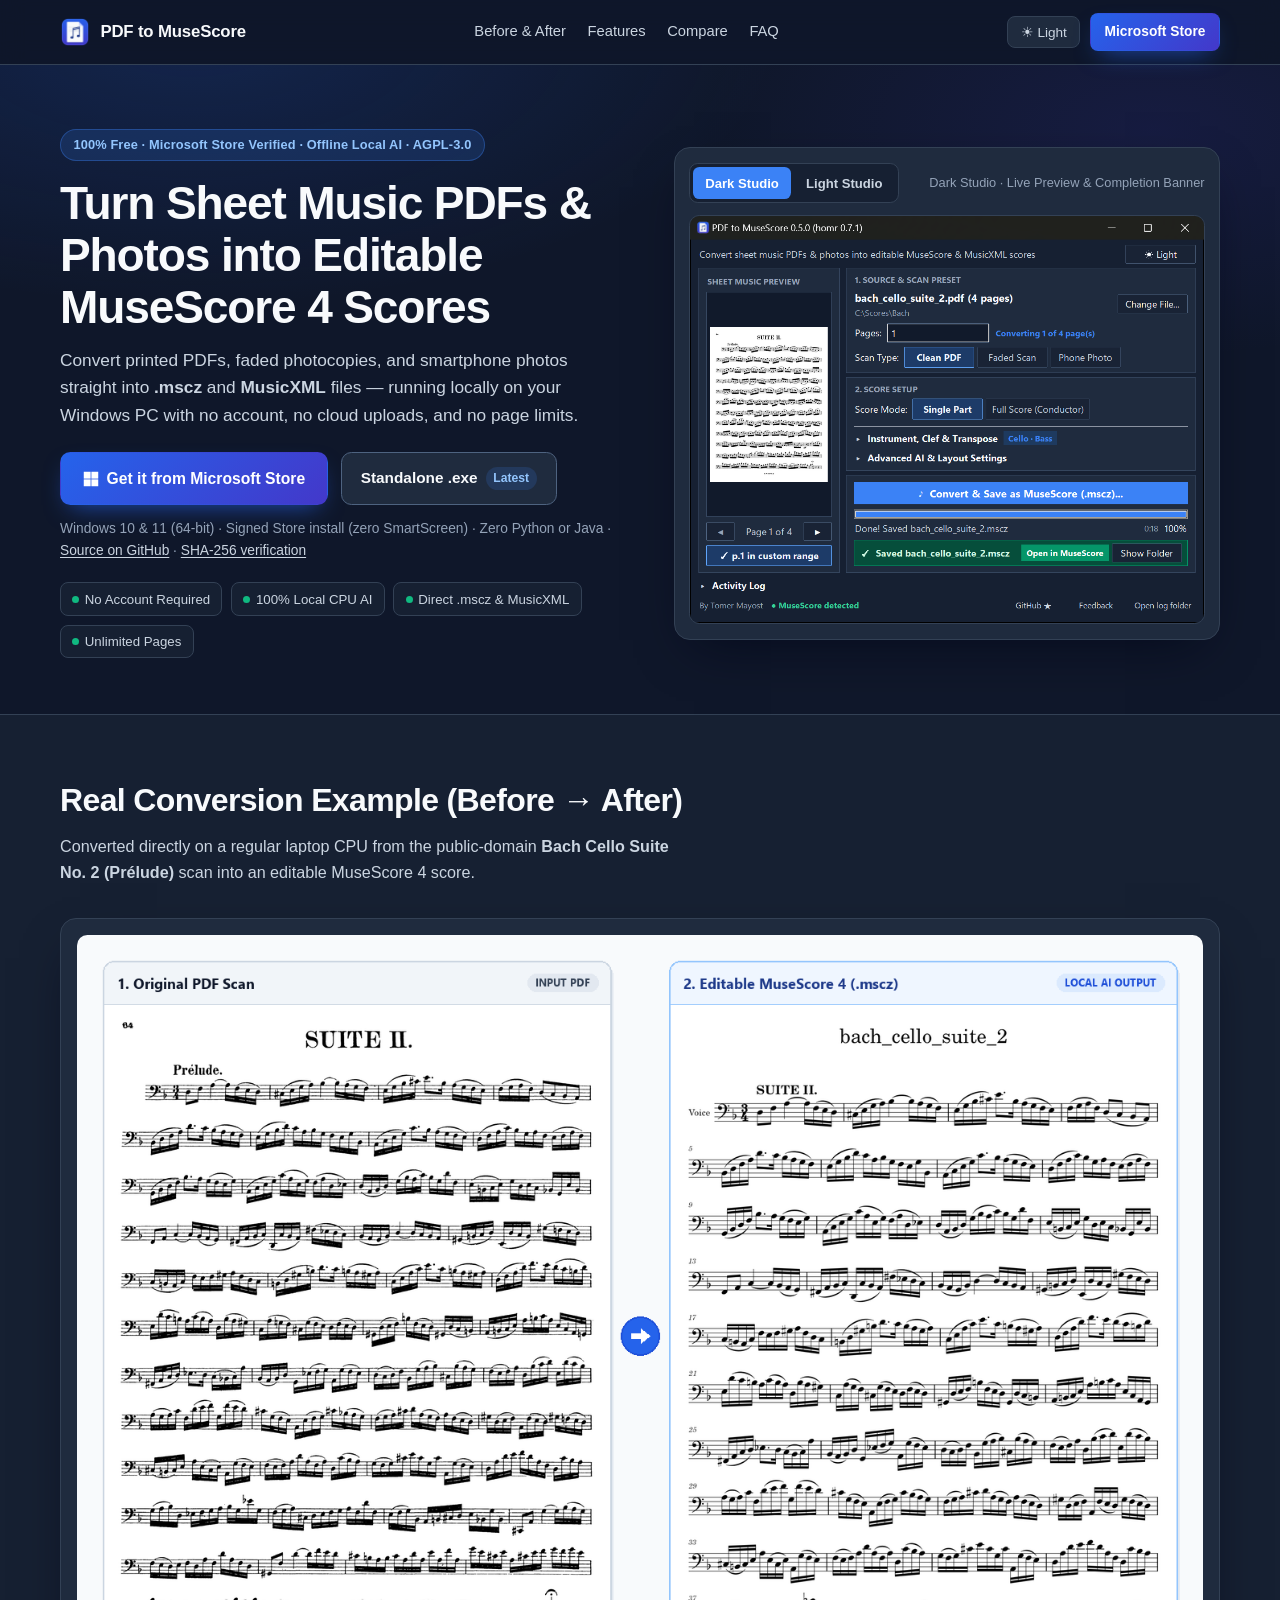
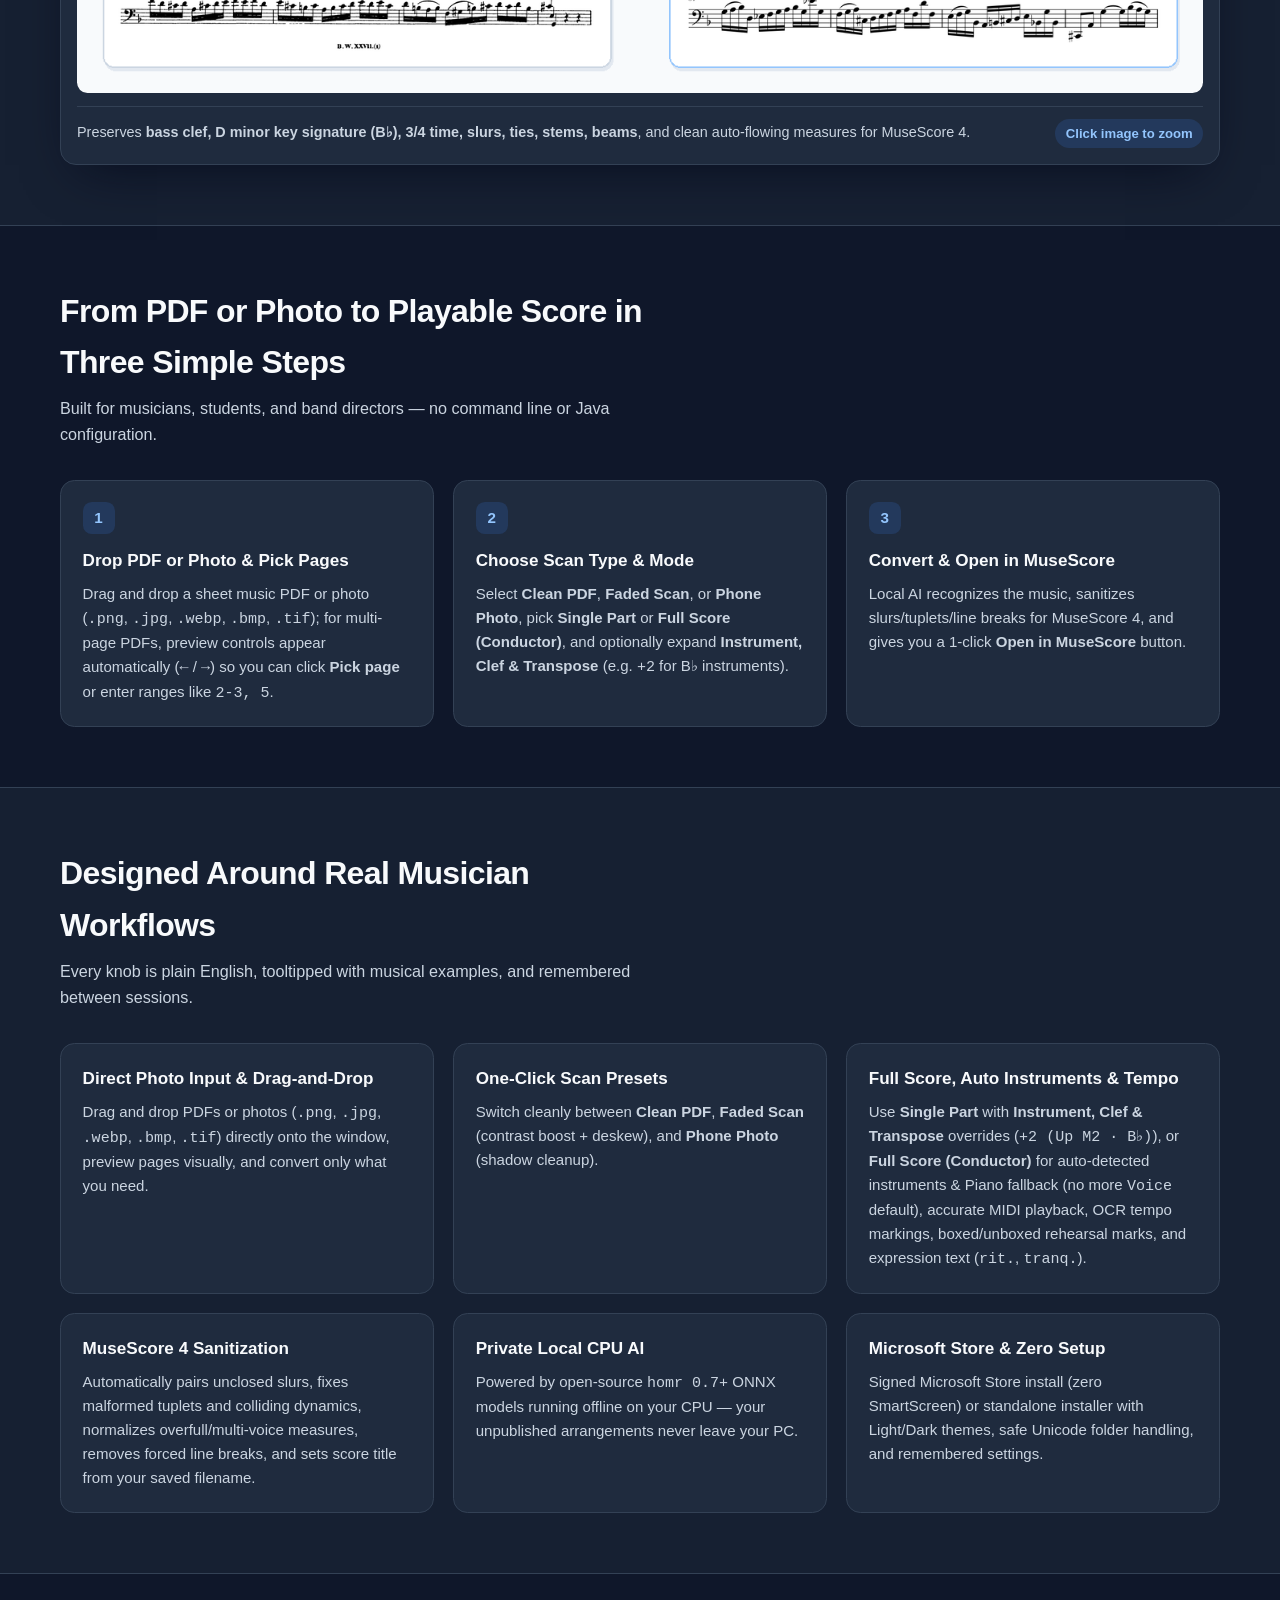
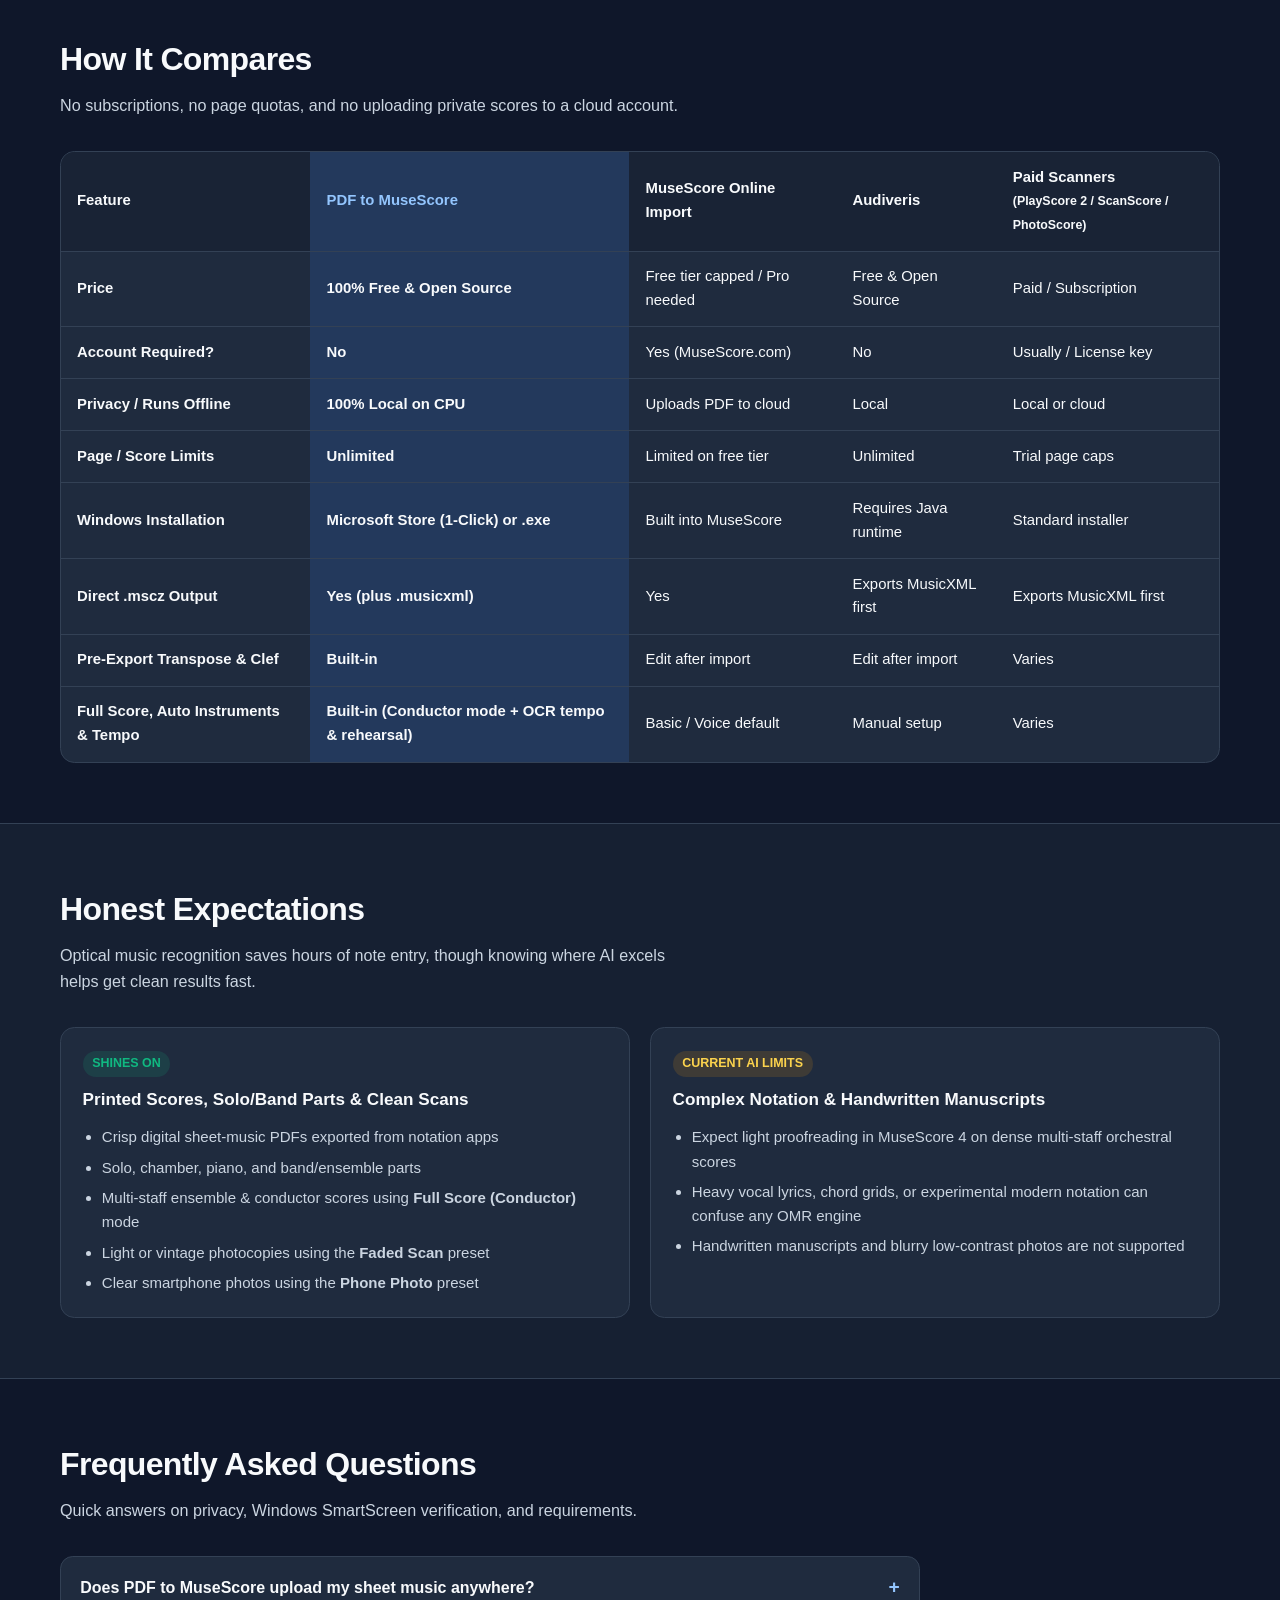
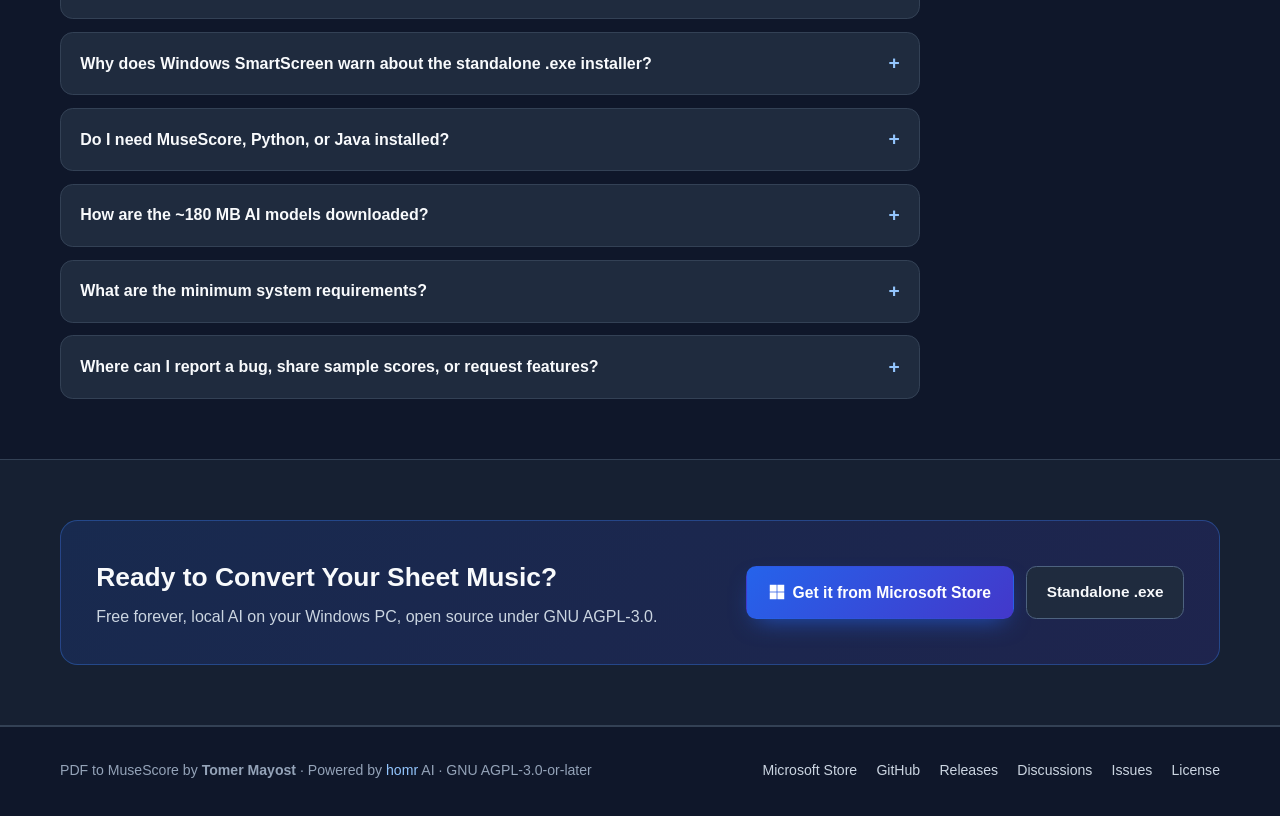
==== commit f54abba4: "Update landing page, README, and media assets for v0.5.0" ====
--- a/docs/index.html
+++ b/docs/index.html
@@ -38,7 +38,7 @@
     "applicationCategory": "MultimediaApplication",
     "applicationSubCategory": "Optical Music Recognition",
     "description": "Free, offline Windows desktop application converting sheet music PDFs and photos into editable MuseScore 4 (.mscz) and MusicXML scores using local homr AI.",
-    "softwareVersion": "0.4.7",
+    "softwareVersion": "0.5.0",
     "softwareRequirements": "Windows 10 or Windows 11 (64-bit), x86-64 CPU with AVX2 & SSE4.2, 4 GB RAM minimum (8 GB recommended)",
     "license": "https://www.gnu.org/licenses/agpl-3.0.en.html",
     "url": "https://tomermayost.github.io/pdf2musescore/",
@@ -52,8 +52,9 @@
     "featureList": [
       "100% local offline AI music recognition powered by homr ONNX models",
       "Converts PDFs and sheet music photos (.png, .jpg, .webp, .bmp, .tif) with drag and drop",
-      "Direct .mscz and MusicXML (.musicxml) export with MuseScore 4 sanitization",
-      "Single Part and Full Score (Conductor) modes with page picker, scan presets, clef override, and semitone transposition"
+      "Single Part and Full Score (Conductor) modes with automatic instrument detection, accurate MIDI playback & transpositions, and Piano fallback (no more Voice mixer default)",
+      "OCR tempo markings (BPM and mid-piece changes), boxed/unboxed rehearsal marks, and expression text (rit., tranq.)",
+      "Direct .mscz and MusicXML (.musicxml) export with MuseScore 4 sanitization (slurs, tuplets, dynamics collisions, and multi-voice measures)"
     ],
     "sameAs": [
       "https://github.com/tomermayost/pdf2musescore",
@@ -81,7 +82,7 @@
         "name": "Does PDF to MuseScore upload my sheet music anywhere?",
         "acceptedAnswer": {
           "@type": "Answer",
-          "text": "No. All PDF rendering and AI music recognition runs 100% locally on your CPU. The only optional network requests are downloading the open-source homr and RapidOCR ONNX model weights once during installation (or automatically on startup if missing), and a silent check against GitHub Releases for newer app versions (which sends zero user data and can be disabled via check_updates = false)."
+          "text": "No. All PDF rendering and AI music recognition runs 100% locally on your CPU. The only optional network requests are downloading the open-source homr and RapidOCR ONNX model weights once during installation (or automatically on startup if missing), a silent check against GitHub Releases for newer app versions (which sends zero user data and can be disabled via check_updates = false), and an optional Feedback report if you choose to submit diagnostic logs (privacy-sanitized, never containing sheet music, and never sent automatically)."
         }
       },
       {
@@ -105,7 +106,7 @@
         "name": "How are the ~180 MB AI models downloaded?",
         "acceptedAnswer": {
           "@type": "Answer",
-          "text": "To keep the Windows installer compact, the open-source homr and RapidOCR neural network weights (~180 MB) are downloaded once during installation (or automatically in the background when the app starts if missing, such as in offline installs or Microsoft Store builds) and cached locally for offline use afterward."
+          "text": "To keep the Windows installer compact (~85 MB), the open-source homr and RapidOCR neural network weights (~180 MB) are downloaded once during installation (or automatically in the background when the app starts if missing, such as in offline installs or Microsoft Store builds) and cached locally for offline use afterward."
         }
       },
       {
@@ -121,7 +122,7 @@
         "name": "Where can I report a bug, share sample scores, or request features?",
         "acceptedAnswer": {
           "@type": "Answer",
-          "text": "Join GitHub Discussions to ask questions or share tips, or open a ticket in GitHub Issues (clicking Open log folder in the bottom-right of the app attaches helpful diagnostic logs)."
+          "text": "Click Feedback in the bottom-right of the app to send a privacy-sanitized bug report directly (no GitHub account required), join GitHub Discussions to ask questions or share tips, or open a ticket in GitHub Issues (using Open log folder to attach diagnostic logs)."
         }
       }
     ]
@@ -291,12 +292,12 @@
             <p>Switch cleanly between <strong>Clean PDF</strong>, <strong>Faded Scan</strong> (contrast boost + deskew), and <strong>Phone Photo</strong> (shadow cleanup).</p>
           </article>
           <article class="card">
-            <h3>Single Part, Full Score &amp; Transpose</h3>
-            <p>Convert solo parts with optional <strong>Instrument, Clef &amp; Transpose</strong> overrides (<code>+2 (Up M2 · B♭)</code>), or switch to <strong>Full Score (Conductor)</strong> mode for multi-staff scores.</p>
+            <h3>Full Score, Auto Instruments &amp; Tempo</h3>
+            <p>Use <strong>Single Part</strong> with <strong>Instrument, Clef &amp; Transpose</strong> overrides (<code>+2 (Up M2 · B♭)</code>), or <strong>Full Score (Conductor)</strong> for auto-detected instruments &amp; Piano fallback (no more <code>Voice</code> default), accurate MIDI playback, OCR tempo markings, boxed/unboxed rehearsal marks, and expression text (<code>rit.</code>, <code>tranq.</code>).</p>
           </article>
           <article class="card">
             <h3>MuseScore 4 Sanitization</h3>
-            <p>Automatically pairs unclosed slurs, fixes malformed tuplets/tremolos, removes forced line breaks, and sets score title from your saved filename.</p>
+            <p>Automatically pairs unclosed slurs, fixes malformed tuplets and colliding dynamics, normalizes overfull/multi-voice measures, removes forced line breaks, and sets score title from your saved filename.</p>
           </article>
           <article class="card">
             <h3>Private Local CPU AI</h3>
@@ -378,6 +379,13 @@
                 <td>Edit after import</td>
                 <td>Varies</td>
               </tr>
+              <tr>
+                <td><strong>Full Score, Auto Instruments &amp; Tempo</strong></td>
+                <td class="col-ours">Built-in (Conductor mode + OCR tempo &amp; rehearsal)</td>
+                <td>Basic / Voice default</td>
+                <td>Manual setup</td>
+                <td>Varies</td>
+              </tr>
             </tbody>
           </table>
         </div>
@@ -398,6 +406,7 @@
             <ul class="expect-list">
               <li>Crisp digital sheet-music PDFs exported from notation apps</li>
               <li>Solo, chamber, piano, and band/ensemble parts</li>
+              <li>Multi-staff ensemble &amp; conductor scores using <strong>Full Score (Conductor)</strong> mode</li>
               <li>Light or vintage photocopies using the <strong>Faded Scan</strong> preset</li>
               <li>Clear smartphone photos using the <strong>Phone Photo</strong> preset</li>
             </ul>
@@ -427,7 +436,7 @@
           <details class="faq-item">
             <summary>Does PDF to MuseScore upload my sheet music anywhere?</summary>
             <div class="faq-body">
-              No. All PDF rendering and AI music recognition runs <strong>100% locally on your CPU</strong>. The only optional network requests are downloading the open-source <code>homr</code> and <code>RapidOCR</code> ONNX model weights once during installation (or automatically on startup if missing), and a silent check against GitHub Releases for newer app versions (which sends zero user data and can be disabled via <code>check_updates = false</code>).
+              No. All PDF rendering and AI music recognition runs <strong>100% locally on your CPU</strong>. The only optional network requests are downloading the open-source <code>homr</code> and <code>RapidOCR</code> ONNX model weights once during installation (or automatically on startup if missing), a silent check against GitHub Releases for newer app versions (which sends zero user data and can be disabled via <code>check_updates = false</code>), and an optional <strong>Feedback</strong> report if you choose to submit diagnostic logs (privacy-sanitized, never containing sheet music, and never sent automatically).
             </div>
           </details>
 
@@ -450,7 +459,7 @@
           <details class="faq-item">
             <summary>How are the ~180 MB AI models downloaded?</summary>
             <div class="faq-body">
-              To keep the Windows installer compact (~105 MB), the open-source <code>homr</code> and <code>RapidOCR</code> neural network weights (~180 MB) are downloaded once during installation (or automatically in the background when the app starts if missing, such as in offline installs or Microsoft Store builds) and cached locally for offline use afterward.
+              To keep the Windows installer compact (~85 MB), the open-source <code>homr</code> and <code>RapidOCR</code> neural network weights (~180 MB) are downloaded once during installation (or automatically in the background when the app starts if missing, such as in offline installs or Microsoft Store builds) and cached locally for offline use afterward.
             </div>
           </details>
 
@@ -464,7 +473,7 @@
           <details class="faq-item">
             <summary>Where can I report a bug, share sample scores, or request features?</summary>
             <div class="faq-body">
-              Join <a href="https://github.com/tomermayost/pdf2musescore/discussions">GitHub Discussions</a> to ask questions or share tips, or open a ticket in <a href="https://github.com/tomermayost/pdf2musescore/issues">GitHub Issues</a> (clicking <strong>Open log folder</strong> in the bottom-right of the app attaches helpful diagnostic logs).
+              Click <strong>Feedback</strong> in the bottom-right of the app to send a privacy-sanitized bug report directly (no GitHub account required), join <a href="https://github.com/tomermayost/pdf2musescore/discussions">GitHub Discussions</a> to ask questions or share tips, or open a ticket in <a href="https://github.com/tomermayost/pdf2musescore/issues">GitHub Issues</a> (using <strong>Open log folder</strong> to attach diagnostic logs).
             </div>
           </details>
         </div>
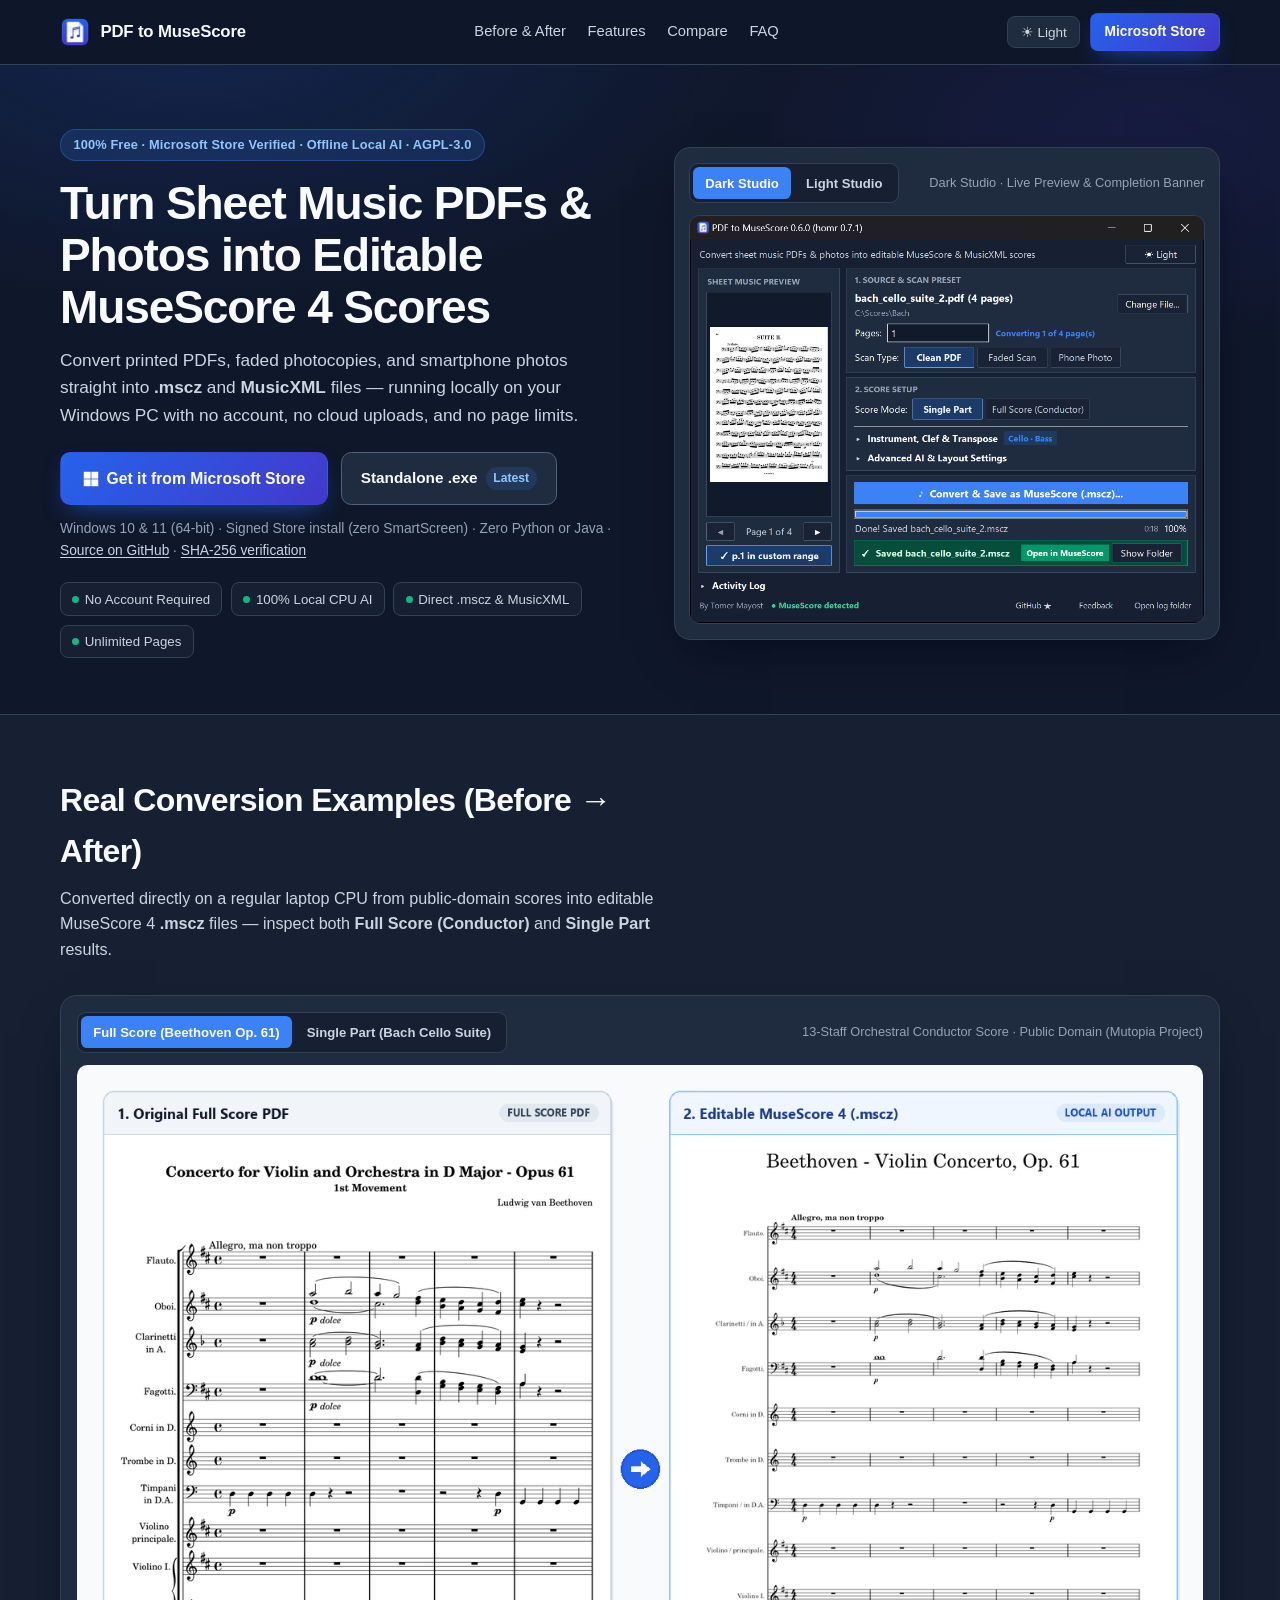
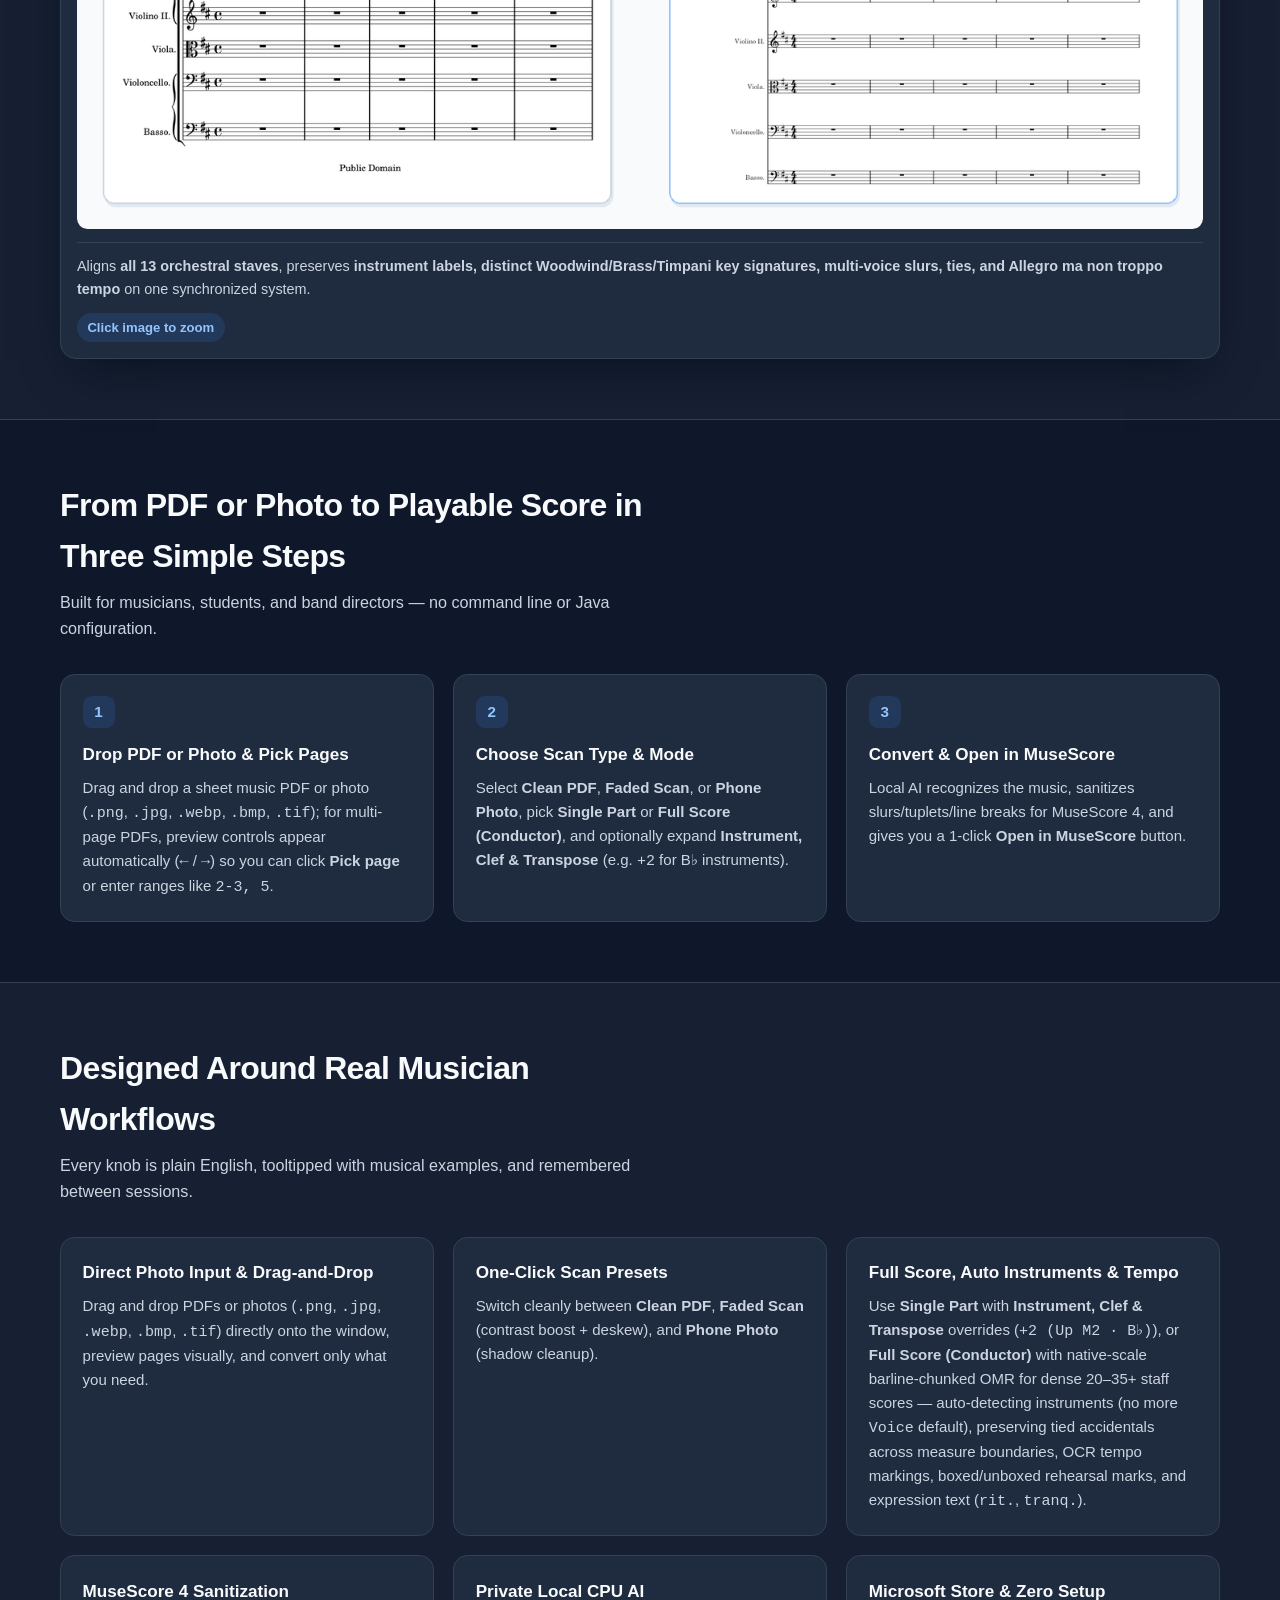
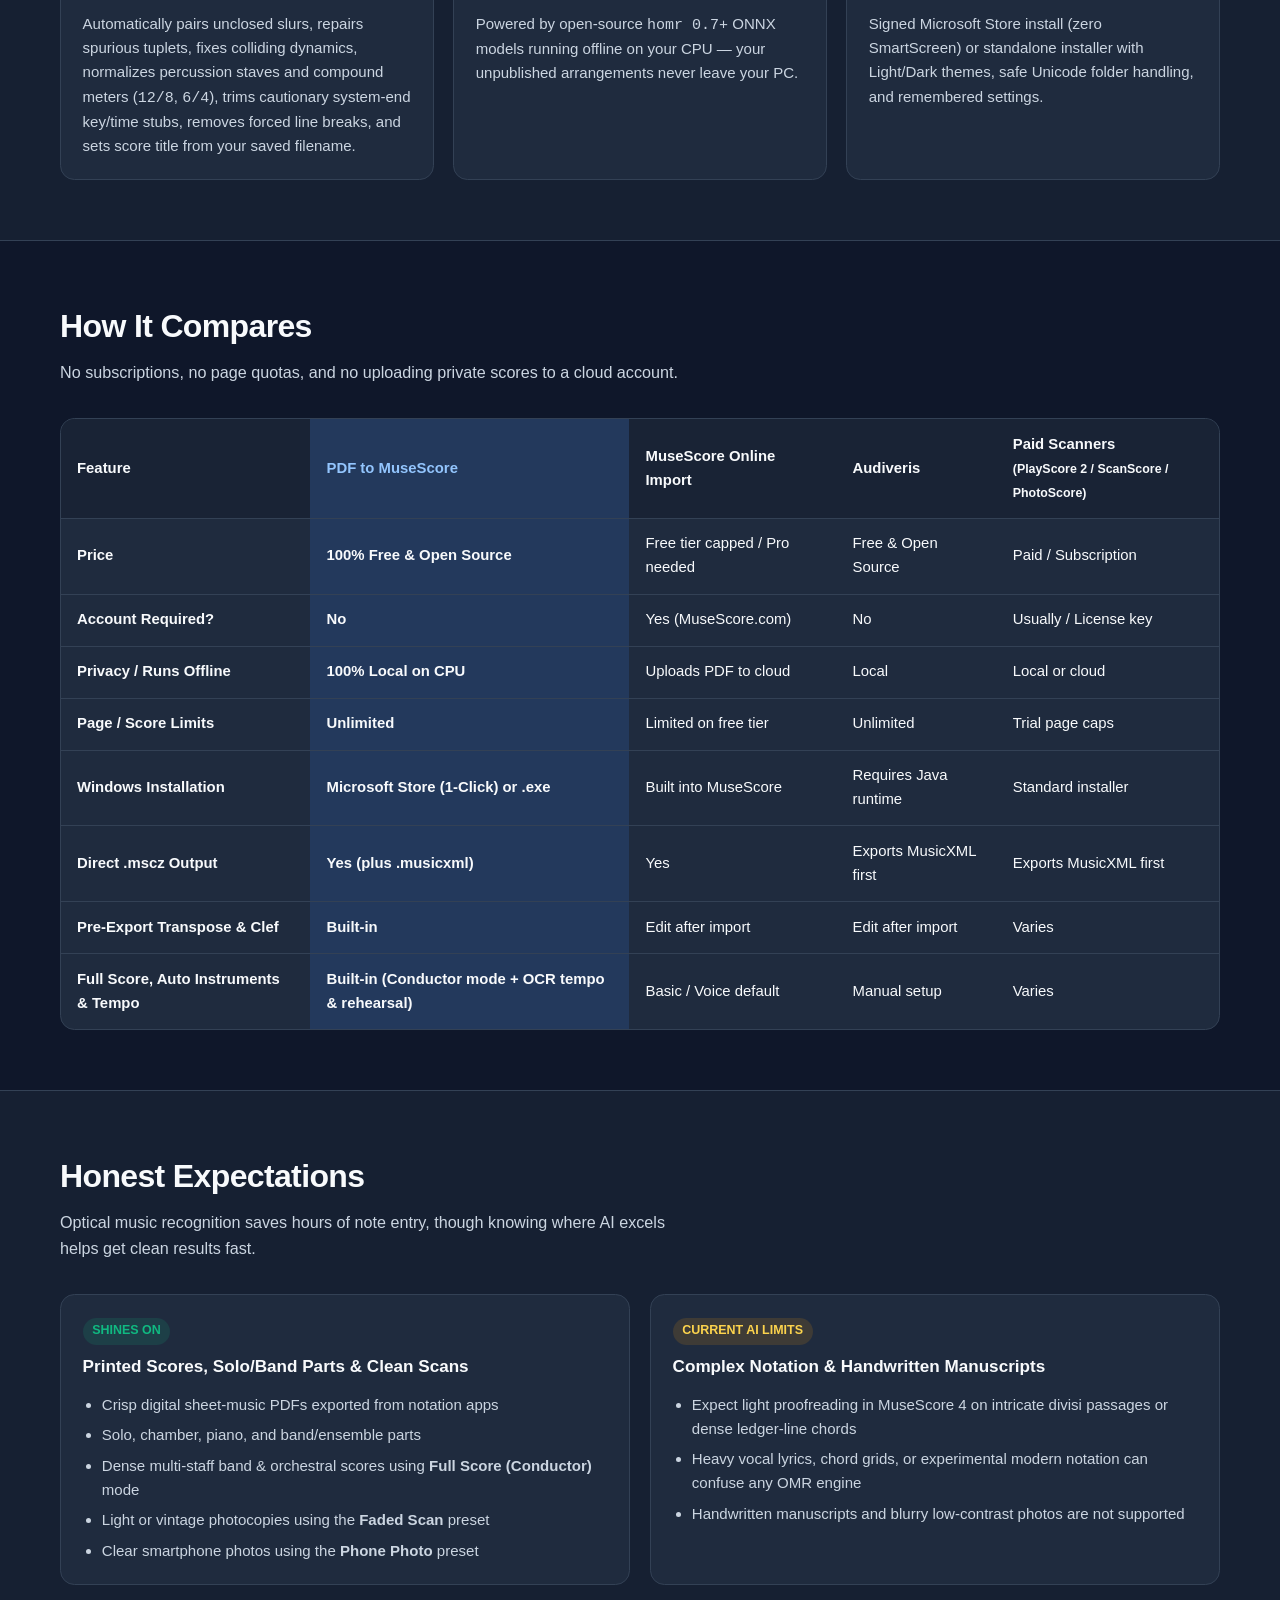
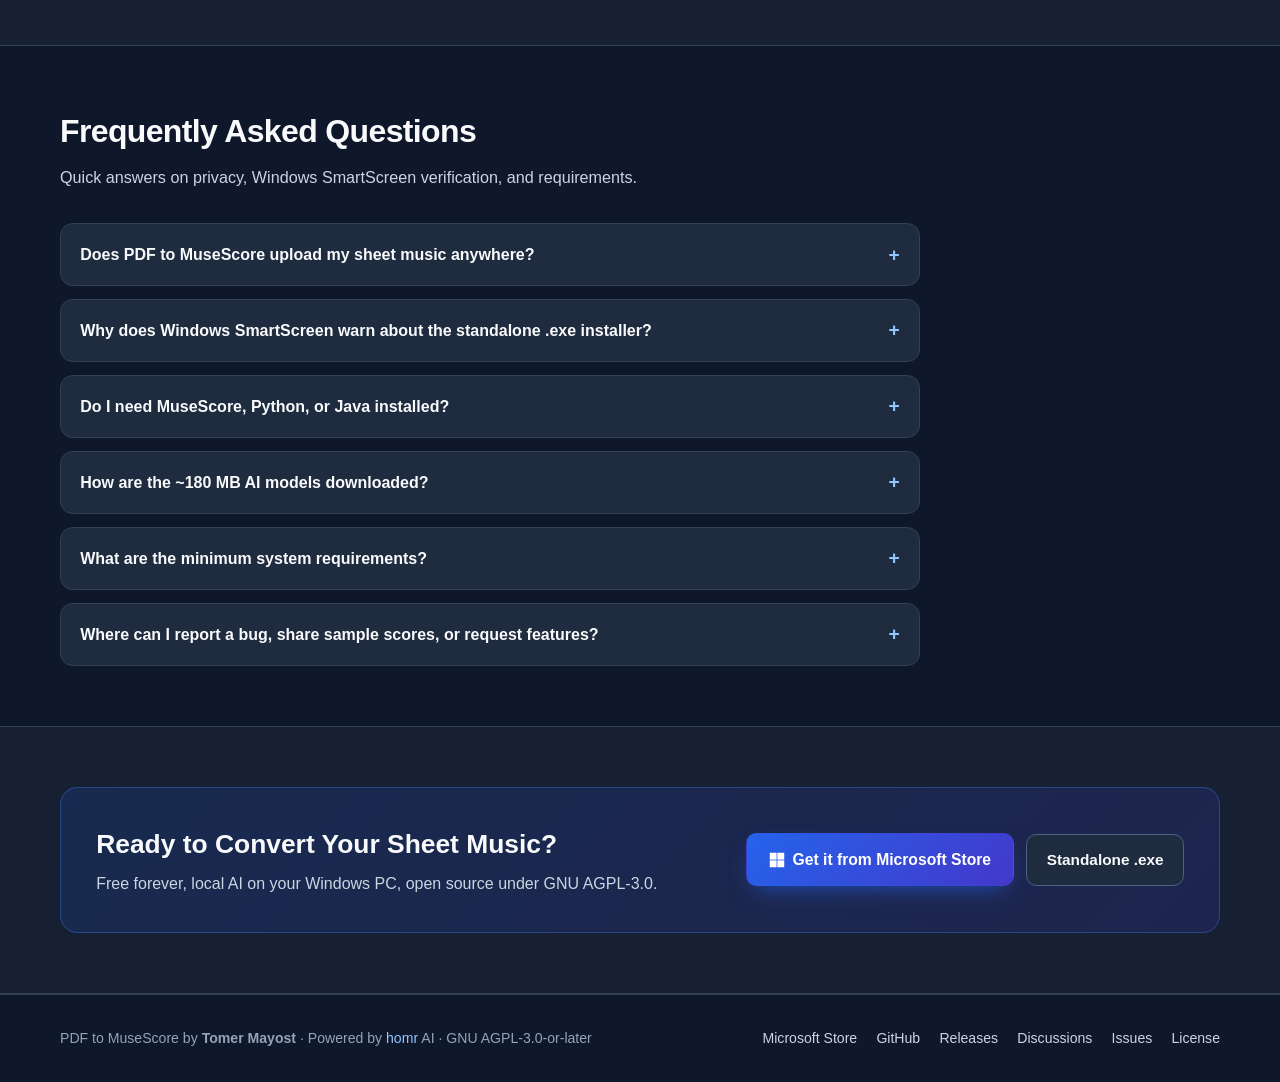
==== commit 94631b89: "chore(release): prepare v0.6.0 docs, landing page, and Full Score media" ====
--- a/docs/index.html
+++ b/docs/index.html
@@ -38,7 +38,7 @@
     "applicationCategory": "MultimediaApplication",
     "applicationSubCategory": "Optical Music Recognition",
     "description": "Free, offline Windows desktop application converting sheet music PDFs and photos into editable MuseScore 4 (.mscz) and MusicXML scores using local homr AI.",
-    "softwareVersion": "0.5.0",
+    "softwareVersion": "0.6.0",
     "softwareRequirements": "Windows 10 or Windows 11 (64-bit), x86-64 CPU with AVX2 & SSE4.2, 4 GB RAM minimum (8 GB recommended)",
     "license": "https://www.gnu.org/licenses/agpl-3.0.en.html",
     "url": "https://tomermayost.github.io/pdf2musescore/",
@@ -47,14 +47,15 @@
     "image": "https://tomermayost.github.io/pdf2musescore/assets/social-preview.png",
     "screenshot": [
       "https://tomermayost.github.io/pdf2musescore/assets/ui-dark.png",
+      "https://tomermayost.github.io/pdf2musescore/assets/before-after-fullscore.png",
       "https://tomermayost.github.io/pdf2musescore/assets/before-after-bach.png"
     ],
     "featureList": [
       "100% local offline AI music recognition powered by homr ONNX models",
       "Converts PDFs and sheet music photos (.png, .jpg, .webp, .bmp, .tif) with drag and drop",
-      "Single Part and Full Score (Conductor) modes with automatic instrument detection, accurate MIDI playback & transpositions, and Piano fallback (no more Voice mixer default)",
+      "Single Part and Full Score (Conductor) modes with native-scale barline-chunked OMR, automatic instrument detection, accurate MIDI playback & transpositions, and Piano fallback (no more Voice mixer default)",
       "OCR tempo markings (BPM and mid-piece changes), boxed/unboxed rehearsal marks, and expression text (rit., tranq.)",
-      "Direct .mscz and MusicXML (.musicxml) export with MuseScore 4 sanitization (slurs, tuplets, dynamics collisions, and multi-voice measures)"
+      "Direct .mscz and MusicXML (.musicxml) export with MuseScore 4 sanitization (slurs, tuplets, dynamics collisions, percussion cleanup, and multi-voice measures)"
     ],
     "sameAs": [
       "https://github.com/tomermayost/pdf2musescore",
@@ -215,23 +216,45 @@
     <section id="preview" class="section section-alt">
       <div class="container">
         <div class="section-head">
-          <h2>Real Conversion Example (Before → After)</h2>
+          <h2>Real Conversion Examples (Before → After)</h2>
           <p>
-            Converted directly on a regular laptop CPU from the public-domain
-            <strong>Bach Cello Suite No. 2 (Prélude)</strong> scan into an editable MuseScore 4 score.
+            Converted directly on a regular laptop CPU from public-domain scores into editable MuseScore 4
+            <strong>.mscz</strong> files — inspect both <strong>Full Score (Conductor)</strong> and <strong>Single Part</strong> results.
           </p>
         </div>
 
         <div class="ba-wrap">
-          <button id="openBeforeAfterZoom" class="ba-zoom-btn" type="button" aria-label="Zoom Before and After sheet music comparison">
-            <img src="assets/before-after-bach.png" alt="Side-by-side comparison of original Bach Cello Suite No. 2 PDF scan and editable MuseScore 4 output">
-          </button>
-          <div class="ba-footer">
-            <span>
-              Preserves <strong>bass clef, D minor key signature (B♭), 3/4 time, slurs, ties, stems, beams</strong>,
-              and clean auto-flowing measures for MuseScore 4.
-            </span>
-            <span class="zoom-pill">Click image to zoom</span>
+          <div class="showcase-bar ba-bar">
+            <div class="tab-group" role="tablist" aria-label="Before and after conversion examples">
+              <button id="baTabFullScore" class="tab-btn" type="button" role="tab" aria-selected="true" aria-controls="baPanelFullScore">Full Score (Beethoven Op. 61)</button>
+              <button id="baTabBach" class="tab-btn" type="button" role="tab" aria-selected="false" aria-controls="baPanelBach">Single Part (Bach Cello Suite)</button>
+            </div>
+            <span id="baCaption" class="showcase-caption">13-Staff Orchestral Conductor Score · Public Domain (Mutopia Project)</span>
+          </div>
+
+          <div id="baPanelFullScore" role="tabpanel" aria-labelledby="baTabFullScore">
+            <button id="openFullScoreZoom" class="ba-zoom-btn" type="button" data-zoom-src="assets/before-after-fullscore.png" data-zoom-alt="Zoomed side-by-side comparison of Beethoven Violin Concerto Op. 61 Full Score PDF and MuseScore 4 conversion" aria-label="Zoom Beethoven Violin Concerto Op. 61 Full Score Before and After comparison">
+              <img src="assets/before-after-fullscore.png" alt="Side-by-side comparison of Beethoven Violin Concerto Op. 61 Full Score PDF and editable MuseScore 4 output">
+            </button>
+            <div class="ba-footer">
+              <span>
+                Aligns <strong>all 13 orchestral staves</strong>, preserves <strong>instrument labels, distinct Woodwind/Brass/Timpani key signatures, multi-voice slurs, ties, and Allegro ma non troppo tempo</strong> on one synchronized system.
+              </span>
+              <span class="zoom-pill">Click image to zoom</span>
+            </div>
+          </div>
+
+          <div id="baPanelBach" role="tabpanel" aria-labelledby="baTabBach" hidden>
+            <button id="openBeforeAfterZoom" class="ba-zoom-btn" type="button" data-zoom-src="assets/before-after-bach.png" data-zoom-alt="Zoomed side-by-side comparison of Bach Cello Suite No. 2 PDF and MuseScore 4 conversion" aria-label="Zoom Bach Cello Suite No. 2 Before and After comparison">
+              <img src="assets/before-after-bach.png" alt="Side-by-side comparison of original Bach Cello Suite No. 2 PDF scan and editable MuseScore 4 output">
+            </button>
+            <div class="ba-footer">
+              <span>
+                Preserves <strong>bass clef, D minor key signature (B♭), 3/4 time, slurs, ties, stems, beams</strong>,
+                and clean auto-flowing measures for MuseScore 4.
+              </span>
+              <span class="zoom-pill">Click image to zoom</span>
+            </div>
           </div>
         </div>
       </div>
@@ -293,11 +316,11 @@
           </article>
           <article class="card">
             <h3>Full Score, Auto Instruments &amp; Tempo</h3>
-            <p>Use <strong>Single Part</strong> with <strong>Instrument, Clef &amp; Transpose</strong> overrides (<code>+2 (Up M2 · B♭)</code>), or <strong>Full Score (Conductor)</strong> for auto-detected instruments &amp; Piano fallback (no more <code>Voice</code> default), accurate MIDI playback, OCR tempo markings, boxed/unboxed rehearsal marks, and expression text (<code>rit.</code>, <code>tranq.</code>).</p>
+            <p>Use <strong>Single Part</strong> with <strong>Instrument, Clef &amp; Transpose</strong> overrides (<code>+2 (Up M2 · B♭)</code>), or <strong>Full Score (Conductor)</strong> with native-scale barline-chunked OMR for dense 20–35+ staff scores — auto-detecting instruments (no more <code>Voice</code> default), preserving tied accidentals across measure boundaries, OCR tempo markings, boxed/unboxed rehearsal marks, and expression text (<code>rit.</code>, <code>tranq.</code>).</p>
           </article>
           <article class="card">
             <h3>MuseScore 4 Sanitization</h3>
-            <p>Automatically pairs unclosed slurs, fixes malformed tuplets and colliding dynamics, normalizes overfull/multi-voice measures, removes forced line breaks, and sets score title from your saved filename.</p>
+            <p>Automatically pairs unclosed slurs, repairs spurious tuplets, fixes colliding dynamics, normalizes percussion staves and compound meters (<code>12/8</code>, <code>6/4</code>), trims cautionary system-end key/time stubs, removes forced line breaks, and sets score title from your saved filename.</p>
           </article>
           <article class="card">
             <h3>Private Local CPU AI</h3>
@@ -406,7 +429,7 @@
             <ul class="expect-list">
               <li>Crisp digital sheet-music PDFs exported from notation apps</li>
               <li>Solo, chamber, piano, and band/ensemble parts</li>
-              <li>Multi-staff ensemble &amp; conductor scores using <strong>Full Score (Conductor)</strong> mode</li>
+              <li>Dense multi-staff band &amp; orchestral scores using <strong>Full Score (Conductor)</strong> mode</li>
               <li>Light or vintage photocopies using the <strong>Faded Scan</strong> preset</li>
               <li>Clear smartphone photos using the <strong>Phone Photo</strong> preset</li>
             </ul>
@@ -416,7 +439,7 @@
             <span class="badge-warn">CURRENT AI LIMITS</span>
             <h3>Complex Notation &amp; Handwritten Manuscripts</h3>
             <ul class="expect-list">
-              <li>Expect light proofreading in MuseScore 4 on dense multi-staff orchestral scores</li>
+              <li>Expect light proofreading in MuseScore 4 on intricate divisi passages or dense ledger-line chords</li>
               <li>Heavy vocal lyrics, chord grids, or experimental modern notation can confuse any OMR engine</li>
               <li>Handwritten manuscripts and blurry low-contrast photos are not supported</li>
             </ul>
@@ -521,7 +544,7 @@
   <div id="lightbox" class="lightbox" role="dialog" aria-modal="true" aria-hidden="true" aria-label="Zoomed Before and After comparison">
     <div class="lightbox-inner">
       <button id="closeLightbox" class="lightbox-close" type="button" aria-label="Close zoomed preview">×</button>
-      <img src="assets/before-after-bach.png" alt="Zoomed side-by-side comparison of Bach Cello Suite No. 2 PDF and MuseScore 4 conversion">
+      <img id="lightboxImg" src="assets/before-after-fullscore.png" alt="Zoomed side-by-side comparison of Beethoven Violin Concerto Op. 61 Full Score PDF and MuseScore 4 conversion">
     </div>
   </div>
 
--- a/docs/styles.css
+++ b/docs/styles.css
@@ -437,6 +437,14 @@
   box-shadow: var(--shadow);
 }
 
+.ba-bar {
+  flex-wrap: wrap;
+}
+
+.ba-wrap [hidden] {
+  display: none;
+}
+
 .ba-zoom-btn {
   display: block;
   width: 100%;
